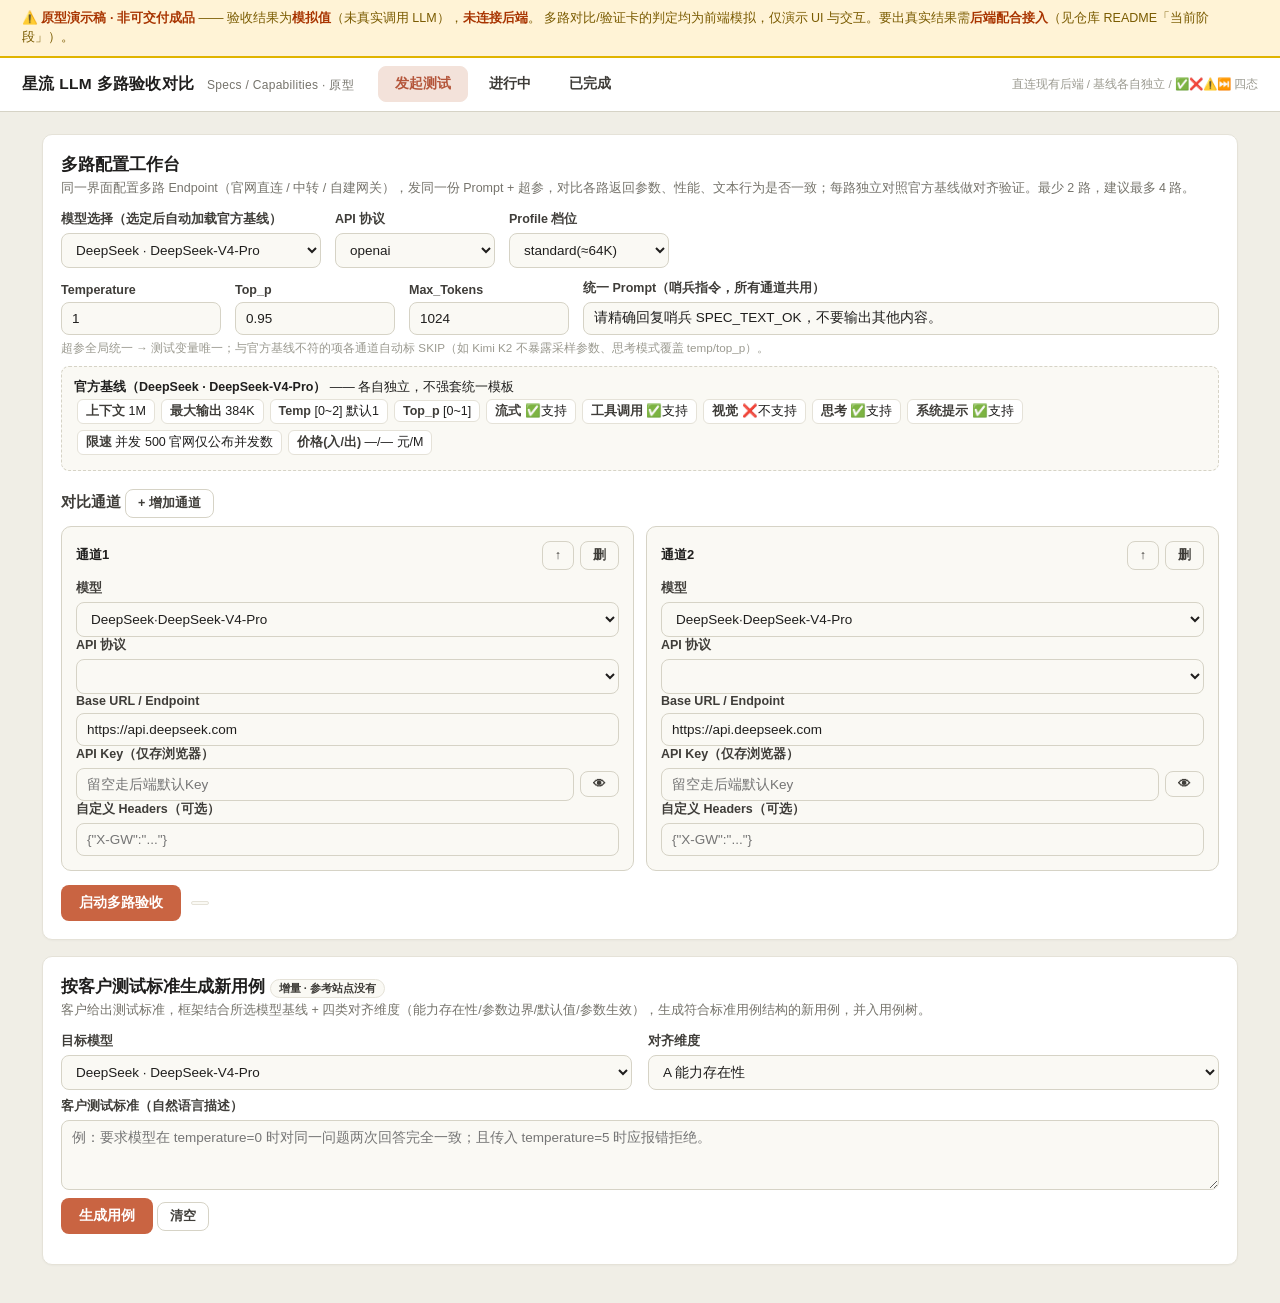
==== index.html @ c0d8b258 "gh-pages: prototype site (index.html + _data.js) for GitHub Pages preview" ====
<!doctype html>
<html lang="zh-CN">
<head>
<meta charset="utf-8">
<meta name="viewport" content="width=device-width,initial-scale=1">
<title>星流 · LLM 多路验收对比工具（原型）</title>
<style>
:root{
  --bg:#F0EEE6; --surface:#FFFFFF; --surface-2:#FAF9F4;
  --ink:#1F1E1D; --ink-2:#3F3D39; --muted:#76746C; --faint:#9B9A90;
  --border:#E5E2D8; --border-strong:#D6D3C6;
  --accent:#C96442; --accent-press:#B4553A; --accent-soft:#F3E2DA;
  --ok:#3F7A55; --ok-soft:#E3EFE5; --fail:#B3402F; --fail-soft:#F6E2DE;
  --warn:#9A7B2E; --warn-soft:#F4ECD7; --skip:#8A8A8A; --skip-soft:#EDEDEA;
  --radii:10px;
  font-family:-apple-system,"Segoe UI","PingFang SC","Microsoft YaHei",sans-serif;
}
*{box-sizing:border-box}
body{margin:0;background:var(--bg);color:var(--ink);font-size:14px}
a{color:var(--accent);text-decoration:none}
/* 顶栏 */
.topbar{background:var(--surface);border-bottom:1px solid var(--border-strong);padding:0 22px;display:flex;align-items:center;gap:24px;height:54px;position:sticky;top:0;z-index:10}
.brand{font-weight:700;letter-spacing:.3px;font-size:15.5px}
.brand .sub{color:var(--muted);font-weight:400;font-size:12px;margin-left:8px}
.tabs{display:flex;gap:4px}
.tab{padding:8px 16px;border-radius:8px;cursor:pointer;color:var(--ink-2);font-weight:600;font-size:13.5px;border:1px solid transparent}
.tab:hover{background:var(--surface-2)}
.tab.active{background:var(--accent-soft);color:var(--accent-press);border-color:var(--accent-soft)}
.topbar .sp{flex:1}
.note-top{font-size:11.5px;color:var(--faint)}
main{max-width:1240px;margin:0 auto;padding:22px}
.view{display:none}.view.show{display:block}
.card{background:var(--surface);border:1px solid var(--border);border-radius:var(--radii);padding:18px;margin-bottom:16px;box-shadow:0 1px 2px rgba(0,0,0,.03)}
h2{margin:0 0 4px;font-size:17px}
h3{margin:18px 0 8px;font-size:14.5px;color:var(--ink-2)}
.hint{color:var(--muted);font-size:12.5px;margin:0 0 14px}
/* 表单 */
.row{display:flex;gap:14px;flex-wrap:wrap;align-items:flex-end}
.field{display:flex;flex-direction:column;gap:5px;flex:1;min-width:160px}
.field label{font-size:12.5px;font-weight:600;color:var(--ink-2)}
.field .note{font-size:11.5px;color:var(--faint)}
input,select,textarea{font:inherit;font-size:13.5px;color:var(--ink);background:var(--surface-2);
  border:1px solid var(--border-strong);border-radius:8px;padding:8px 10px;width:100%}
textarea{min-height:70px;resize:vertical}
input:focus,select:focus,textarea:focus{outline:none;border-color:var(--accent);background:#fff}
.btn{background:var(--accent);color:#fff;border:none;border-radius:8px;padding:9px 18px;font-weight:600;font-size:13.5px;cursor:pointer}
.btn:hover{background:var(--accent-press)}
.btn.ghost{background:transparent;color:var(--ink-2);border:1px solid var(--border-strong)}
.btn.sm{padding:5px 12px;font-size:12.5px}
.btn[disabled]{opacity:.5;cursor:not-allowed}
.badge{display:inline-flex;align-items:center;gap:4px;padding:2px 9px;border-radius:20px;font-size:12px;font-weight:600}
.b-pass{background:var(--ok-soft);color:var(--ok)} .b-fail{background:var(--fail-soft);color:var(--fail)}
.b-inc{background:var(--warn-soft);color:var(--warn)} .b-skip{background:var(--skip-soft);color:var(--skip)}
.dot{display:inline-block;width:10px;height:10px;border-radius:50%;margin-right:2px}
.d-pass{background:var(--ok)}.d-fail{background:var(--fail)}.d-inc{background:var(--warn)}.d-skip{background:#fff;border:1.5px dashed var(--skip)}
/* 通道 */
.channels{display:flex;gap:12px;flex-wrap:wrap}
.channel{flex:1;min-width:240px;border:1px solid var(--border-strong);border-radius:var(--radii);padding:14px;background:var(--surface-2)}
.channel .ch-head{display:flex;justify-content:space-between;align-items:center;margin-bottom:10px}
.channel .ch-head b{font-size:13px}
.ch-actions{display:flex;gap:6px}
.keyrow{display:flex;gap:6px;align-items:center}
.keyrow input{flex:1}
/* 基线展示 */
.baseline-box{background:var(--surface-2);border:1px dashed var(--border-strong);border-radius:8px;padding:12px;margin-top:10px;font-size:12.5px}
.baseline-box .bk{display:inline-block;background:#fff;border:1px solid var(--border);border-radius:6px;padding:3px 8px;margin:3px}
.baseline-box .bk b{color:var(--ink-2)}
.np{color:var(--warn)}
/* 验证卡 */
.runcard{border:1px solid var(--border);border-radius:var(--radii);overflow:hidden;margin-bottom:12px;background:var(--surface)}
.rc-head{padding:14px 16px;border-bottom:1px solid var(--border);display:flex;justify-content:space-between;align-items:center;flex-wrap:wrap;gap:8px}
.rc-head .ttl{font-weight:700;font-size:14.5px}
.rc-head .meta{font-size:12px;color:var(--muted)}
.rc-summary{padding:10px 16px;background:var(--surface-2);font-size:12.5px;display:flex;gap:14px;flex-wrap:wrap;align-items:center}
.rc-groups{padding:8px 16px 14px}
.case{display:flex;align-items:center;gap:10px;padding:7px 8px;border-radius:6px;font-size:13px;border-bottom:1px solid var(--surface-2)}
.case:hover{background:var(--surface-2)}
.case .cttl{flex:1}
.case .cdesc{font-size:11.5px;color:var(--faint);margin-top:2px}
.case .ref{font-size:11px}
.expanded{padding:8px 28px;font-size:12px;color:var(--ink-2);background:var(--surface-2);border-radius:6px;margin:2px 8px}
.grouphdr{font-size:12px;font-weight:700;color:var(--muted);letter-spacing:1px;margin:12px 8px 4px;text-transform:uppercase}
.compare-table{width:100%;border-collapse:collapse;font-size:12.5px}
.compare-table th,.compare-table td{border:1px solid var(--border);padding:7px 9px;text-align:left}
.compare-table th{background:var(--surface-2);font-weight:600}
.compare-table .rc{text-align:center;font-weight:700}
.empty{text-align:center;padding:40px;color:var(--muted)}
.grid{display:grid;grid-template-columns:1fr 1fr;gap:16px}
@media(max-width:760px){.grid{grid-template-columns:1fr}.channel{min-width:100%}}
.pill{display:inline-block;padding:1px 8px;border-radius:10px;font-size:11px;background:var(--surface-2);border:1px solid var(--border);color:var(--ink-2)}
.warn-box{background:var(--warn-soft);border:1px solid var(--warn);color:var(--warn);padding:8px 12px;border-radius:8px;font-size:12px;margin-top:8px}
.flash{animation:f .4s}@keyframes f{0%{background:var(--accent-soft)}100%{}}
small{color:var(--faint)}
.stage-banner{background:#FFF3D6;border-bottom:2px solid #E0B400;color:#7a5b00;padding:9px 22px;font-size:12.5px;line-height:1.5}
.stage-banner b{color:#a83400}
</style>
</head>
<body>
<div class="stage-banner">
  ⚠️ <b>原型演示稿 · 非可交付成品</b> —— 验收结果为<b>模拟值</b>（未真实调用 LLM），<b>未连接后端</b>。
  多路对比/验证卡的判定均为前端模拟，仅演示 UI 与交互。要出真实结果需<b>后端配合接入</b>（见仓库 README「当前阶段」）。
</div>
<div class="topbar">
  <div class="brand">星流 LLM 多路验收对比 <span class="sub">Specs / Capabilities · 原型</span></div>
  <div class="tabs">
    <div class="tab active" data-v="launch">发起测试</div>
    <div class="tab" data-v="running">进行中</div>
    <div class="tab" data-v="done">已完成</div>
  </div>
  <div class="sp"></div>
  <div class="note-top">直连现有后端 / 基线各自独立 / ✅❌⚠️⏭️ 四态</div>
</div>
<main>
  <!-- ===== 发起测试 ===== -->
  <section class="view show" id="v-launch">
    <div class="card">
      <h2>多路配置工作台</h2>
      <p class="hint">同一界面配置多路 Endpoint（官网直连 / 中转 / 自建网关），发同一份 Prompt + 超参，对比各路返回参数、性能、文本行为是否一致；每路独立对照官方基线做对齐验证。最少 2 路，建议最多 4 路。</p>

      <div class="row" style="margin-bottom:12px">
        <div class="field" style="max-width:260px">
          <label>模型选择（选定后自动加载官方基线）</label>
          <select id="modelSelect"></select>
        </div>
        <div class="field" style="max-width:160px">
          <label>API 协议</label>
          <select id="protoSelect"></select>
        </div>
        <div class="field" style="max-width:160px">
          <label>Profile 档位</label>
          <select id="profileSelect"><option value="smoke">smoke 冒烟(≈4K)</option><option value="standard" selected>standard(≈64K)</option><option value="full">full 全量(≈999K)</option></select>
        </div>
      </div>

      <div class="row" style="margin-bottom:6px">
        <div class="field" style="max-width:120px"><label>Temperature</label><input id="gTemp" value="1" type="number" step="0.1"></div>
        <div class="field" style="max-width:120px"><label>Top_p</label><input id="gTopP" value="0.95" type="number" step="0.01"></div>
        <div class="field" style="max-width:140px"><label>Max_Tokens</label><input id="gMax" value="1024" type="number"></div>
        <div class="field" style="flex:2"><label>统一 Prompt（哨兵指令，所有通道共用）</label><input id="gPrompt" value="请精确回复哨兵 SPEC_TEXT_OK，不要输出其他内容。"></div>
      </div>
      <small style="display:block;margin:4px 0 10px">超参全局统一 → 测试变量唯一；与官方基线不符的项各通道自动标 SKIP（如 Kimi K2 不暴露采样参数、思考模式覆盖 temp/top_p）。</small>

      <div class="baseline-box" id="baselineBox"><b>官方基线：</b> 请先选择模型以加载其官方参数基线。</div>

      <h3>对比通道 <button class="btn ghost sm" id="addCh">+ 增加通道</button></h3>
      <div class="channels" id="channels"></div>

      <div style="margin-top:14px;display:flex;gap:10px;align-items:center">
        <button class="btn" id="launchBtn">启动多路验收</button>
        <span class="pill" id="launchNote"></span>
      </div>
    </div>

    <!-- 增量2：客户标准生成用例 -->
    <div class="card">
      <h2>按客户测试标准生成新用例 <span class="pill">增量 · 参考站点没有</span></h2>
      <p class="hint">客户给出测试标准，框架结合所选模型基线 + 四类对齐维度（能力存在性/参数边界/默认值/参数生效），生成符合标准用例结构的新用例，并入用例树。</p>
      <div class="grid">
        <div class="field"><label>目标模型</label><select id="genModel"></select></div>
        <div class="field"><label>对齐维度</label><select id="genDim"><option value="A">A 能力存在性</option><option value="B">B 参数边界一致性</option><option value="C">C 默认值一致性</option><option value="D">D 参数生效一致性</option></select></div>
      </div>
      <div class="field" style="margin-top:8px"><label>客户测试标准（自然语言描述）</label>
        <textarea id="genStd" placeholder="例：要求模型在 temperature=0 时对同一问题两次回答完全一致；且传入 temperature=5 时应报错拒绝。"></textarea></div>
      <div style="margin-top:8px"><button class="btn" id="genBtn">生成用例</button> <button class="btn ghost sm" id="clearGen">清空</button></div>
      <div id="genOut" style="margin-top:12px"></div>
    </div>
  </section>

  <!-- ===== 进行中 ===== -->
  <section class="view" id="v-running">
    <h2 style="margin-bottom:4px">进行中</h2>
    <p class="hint">每 5 秒自动刷新（复刻参考站点轮询）。原型演示用本地模拟，未连真实后端。</p>
    <div id="runningGrid"></div>
  </section>

  <!-- ===== 已完成 ===== -->
  <section class="view" id="v-done">
    <h2 style="margin-bottom:4px">已完成</h2>
    <p class="hint">每路一张验证卡（官方对齐），下方为多路并排对比表（一致性）。</p>
    <div id="doneGrid"></div>
    <h3 style="margin-top:18px">多路并排对比表</h3>
    <div id="compareView"></div>
  </section>
</main>

<script src="_data.js"></script>
<script>
// PLAN 兼容：若是 {0:..} 对象则转数组
const PLAN_ARR = (function(){ try{ return Object.keys(PLAN).some(k=>/^\d+$/.test(k)) ? Object.values(PLAN) : (Array.isArray(PLAN)?PLAN:[]); }catch(e){ return []; } })();

// ====== 模型树扁平化(厂商→版本) ======
const MODELS = [];
for (const vid of Object.keys(CATALOG)) {
  const v = CATALOG[vid];
  for (const ver of (v.versions||[])) {
    MODELS.push({ vendor:v.name, vendorId:vid, ...ver,
      api_base: v.api_base_url,
      platform_params: v.platform_params });
  }
}
const $ = s => document.querySelector(s);
const el = (t,c,h)=>{const e=document.createElement(t); if(c)e.className=c; if(h!=null)e.innerHTML=h; return e;};

// ====== 基线提取助手(适配 catalog 归一化字段) ======
function bl(m){ return {
  ctx: m.context, maxOut: m.maxOutput,
  temp: m.temp, topp: m.topp,
  feat: m.features || {},
  pricing: m.pricing, rl: m.rate_limits,
  protos: m.protocols||[],
  notpub: m.maxOutput === "NOT_PUBLISHED"
};}

// ====== 初始化下拉 ======
function initSelects(){
  const ms=$("#modelSelect"), gm=$("#genModel");
  MODELS.forEach((m,i)=>{
    const o=document.createElement("option"); o.value=i;
    o.textContent=`${m.vendor} · ${m.name}`; ms.appendChild(o); gm.appendChild(o.cloneNode(true));
  });
  ms.addEventListener("change",()=>{ renderBaseline(+ms.value); syncProto(); });
  $("#protoSelect").addEventListener("change",()=>{ /* 可留 */ });
  ms.value=0; gm.value=0; renderBaseline(0); syncProto();
}
function syncProto(){
  const m=MODELS[+$("#modelSelect").value]; const ps=$("#protoSelect"); ps.innerHTML="";
  const list=(m.protocols&&m.protocols.length)?m.protocols:["openai"];
  list.forEach(p=>{const o=document.createElement("option");o.value=p;o.textContent=p;ps.appendChild(o);});
}

// ====== 基线渲染(满足"各模型基线各自独立/官网未公布显示⚠️") ======
function renderBaseline(i){
  const m=MODELS[i]; const b=bl(m);
  let h='<b>官方基线（'+m.vendor+' · '+m.name+'）</b> —— 各自独立，不强套统一模板<br>';
  h+=chip('上下文', b.ctx?(b.ctx>=1e6?(b.ctx/1e6)+'M':(b.ctx/1e3)+'K'):'⚠️未公布');
  h+=chip('最大输出', b.notpub?'⚠️官网未公布→不测':(b.maxOut?(b.maxOut>=1e3?(b.maxOut/1e3)+'K':b.maxOut):'⚠️未公布'));
  h+=chip('Temp', b.temp?`[${b.temp.min??b.temp[0]}~${b.temp.max??b.temp[1]}] 默认${b.temp.default??'—'}`:'⚠️未公布');
  h+=chip('Top_p', b.topp?`[${b.topp.min??b.topp[0]}~${b.topp[1]??b.topp.max}]`:'⚠️未公布');
  const feat=(b.feat||{});
  const fc=(k,n)=>{ const v=feat[k]; const on=(v===true); const off=(v===false); return chip(n, on?'✅支持':(off?'❌不支持':'—未公布')); };
  h+=fc('streaming','流式')+fc('function_calling','工具调用')+fc('vision','视觉')+fc('thinking_mode','思考')+fc('system_prompt','系统提示');
  let rl=''; if(b.rl){ if(b.rl.rpm!=null)rl+=`RPM ${b.rl.rpm} `; if(b.rl.tpm!=null)rl+=`TPM ${formatTPM(b.rl.tpm)} `; if(b.rl.concurrency!=null)rl+=`并发 ${b.rl.concurrency} `; if(b.rl.note)rl+=b.rl.note; }
  h+=chip('限速', rl||'⚠️未公布');
  if(b.pricing){ h+=chip('价格(入/出)', `${b.pricing.input??'—'}/${b.pricing.output??'—'} 元/M`+(b.pricing.cache_hit!=null?` (缓存${b.pricing.cache_hit})`:'')); }
  $("#baselineBox").innerHTML=h;
}
function formatTPM(tpm){ return tpm>=1e6?(tpm/1e6)+'M':tpm>=1e3?(tpm/1e3)+'K':tpm; }
function chip(k,v){ const np=/未公布|⚠️/.test(String(v)); return `<span class="bk"><b>${k}</b> ${np?'<span class="np">'+v+'</span>':v}</span>`; }

// ====== 通道管理(增量1:多路) ======
let channels=[];
function addChannel(preset){
  if(channels.length>=4){ $("#launchNote").textContent='最多4路'; return; }
  const id=Date.now()+Math.random();
  const m=MODELS[+$("#modelSelect").value];
  const ch={id, name:'通道'+(channels.length+1), proto:$('#protoSelect').value,
    base:m.api_base?(typeof m.api_base==='string'?m.api_base:Object.values(m.api_base)[0]||''):'',
    key:'', headers:'', model:m.id, modelIdx:+$("#modelSelect").value};
  channels.push(ch); renderChannels();
}
function rmChannel(id){ channels=channels.filter(c=>c.id!==id); if(channels.length<2&&channels.length>0){} renderChannels(); }
function renderChannels(){
  const wrap=$("#channels"); wrap.innerHTML='';
  if(channels.length===0){ wrap.appendChild(el('div','empty','点击「增加通道」添加至少 2 路对比通道')); return; }
  channels.forEach((c,idx)=>{
    const d=el('div','channel');
    d.innerHTML=`
      <div class="ch-head"><b>${c.name}</b>
        <div class="ch-actions"><button class="btn ghost sm" data-up>↑</button><button class="btn ghost sm" data-rm>删</button></div></div>
      <div class="field"><label>模型</label><select data-m></select></div>
      <div class="field"><label>API 协议</label><select data-pr><option value="openai">openai</option><option value="anthropic">anthropic</option></select></div>
      <div class="field"><label>Base URL / Endpoint</label><input data-base value="${c.base||''}" placeholder="https://..."></div>
      <div class="field"><label>API Key（仅存浏览器）</label>
        <div class="keyrow"><input type="password" data-key value="${c.key||''}" placeholder="留空走后端默认Key"><button class="btn ghost sm" data-toggle>👁</button></div></div>
      <div class="field"><label>自定义 Headers（可选）</label><input data-hdr value="${c.headers||''}" placeholder='{"X-GW":"..."}'></div>`;
    const ms=d.querySelector('[data-m]'); MODELS.forEach((mm,i)=>{const o=document.createElement('option');o.value=i;o.textContent=mm.vendor+'·'+mm.name;if(mm.id===c.model)o.selected=true;ms.appendChild(o);});
    ms.onchange=e=>{c.modelIdx=+e.target.value;c.model=MODELS[c.modelIdx].id;};
    d.querySelector('[data-pr]').value=c.proto;
    d.querySelector('[data-pr]').onchange=e=>c.proto=e.target.value;
    d.querySelector('[data-base]').oninput=e=>c.base=e.target.value;
    d.querySelector('[data-key]').oninput=e=>c.key=e.target.value;
    d.querySelector('[data-hdr]').oninput=e=>c.headers=e.target.value;
    d.querySelector('[data-toggle]').onclick=e=>{const i=d.querySelector('[data-key]');i.type=i.type==='password'?'text':'password';};
    d.querySelector('[data-rm]').onclick=()=>rmChannel(c.id);
    d.querySelector('[data-up]').onclick=()=>{ if(idx>0){[channels[idx-1],channels[idx]]=[channels[idx],channels[idx-1]];renderChannels();} };
    wrap.appendChild(d);
  });
}
$("#addCh").onclick=()=>addChannel();
// 默认2路
addChannel(); addChannel();

// ====== 启动验收(模拟) ======
$("#launchBtn").onclick=()=>{
  if(channels.length<2){ $("#launchNote").textContent='需至少2路'; return; }
  // 构造一个多路run,模拟每个用例在每路的判定
  const profile=$("#profileSelect").value;
  const gtemp=+$("#gTemp").value, gtopp=+$("#gTopP").value, gmax=+$("#gMax").value;
  const run={
    run_id:'sim_'+Date.now(), multi:true, profile, params:{temp:gtemp,topp:gtopp,max:gmax,prompt:$("#gPrompt").value},
    started_at:new Date().toISOString(), running:true,
    channels:channels.map(c=>({model:MODELS[c.modelIdx],base:c.base,proto:c.proto}))
  };
  // 逐用例逐路生成判定(基于基线规则)
  run.results = simulateMulti(run.channels, {temp:gtemp,topp:gtopp,max:gmax}, profile);
  SIM_RUNS.unshift(run);
  $("#launchNote").textContent='已加入「已完成」（原型模拟，未连真实后端）';
  switchTab('done'); renderDone(); renderCompare();
};

// ====== 模拟判定:单模型单用例→四态 ======
function judgeOne(m, p, profile){
  const b=bl(m); const cases=PLAN_ARR;
  // 该模型是否支持该用例? SKIP 规则
  if(p==='cap_multimodal_image_input' && !(b.feat&&b.feat.vision===true)) return 'SKIP';
  if(p==='cap_thinking_disabled' && b.feat&&b.feat.thinking_mode===true && /强制|强制思考/.test((b.feat.thinking_mode&&b.feat.thinking_mode.note)||'')) return 'SKIP';
  if((p==='spec_context_window'||p==='spec_max_output_parameter') && b.notpub && p==='spec_max_output_parameter') return 'INCONCLUSIVE';
  // 未公布字段相关
  if(p==='spec_max_output_parameter' && b.notpub) return 'INCONCLUSIVE';
  if((p==='spec_parameter_boundaries') && (!b.temp)) return 'INCONCLUSIVE';
  // Kimi K2 不暴露采样参数
  if(/kimi-k2/.test(m.id) && (p==='spec_parameter_boundaries')) return 'SKIP';
  // 模拟:大多数PASS,少量FAIL/INC
  const seed=(m.id+p).length;
  if(seed%7===0) return 'FAIL';
  if(seed%11===0) return 'INCONCLUSIVE';
  if(seed%13===0 && profile==='smoke') return 'SKIP';
  return 'PASS';
}
function simulateMulti(chans, params, profile){
  return PLAN_ARR.map(c=>({ case:c, perChannel: chans.map(ch=>({ch, status:judgeOne(ch.model,c.id,profile)})) }));
}

// ====== 进行中/已完成渲染 ======
function rcBadge(s){return {PASS:'<span class="badge b-pass">✅ PASS</span>',FAIL:'<span class="badge b-fail">❌ FAIL</span>',INCONCLUSIVE:'<span class="badge b-inc">⚠️ INC</span>',SKIP:'<span class="badge b-skip">⏭ SKIP</span>'}[s];}
function rdots(arr){return arr.map(s=>`<span class="dot d-${s.toLowerCase()}"></span>`).join('');}
function overall(counts){
  if(counts.FAIL>0) return {t:'❌ 未对齐',c:'b-fail'};
  if(counts.INCONCLUSIVE>0) return {t:'⚠️ 部分对齐',c:'b-inc'};
  return {t:'✅ 对齐',c:'b-pass'};
}
function runCard(run, multi){
  const c=el('div','runcard'); const head=el('div','rc-head');
  const ttl=multi?`多路验收 · ${run.channels.length}路 · profile=${run.profile}`:`${run.metadata?.model||''} · ${run.metadata?.api_format||''}`;
  head.innerHTML=`<div><div class="ttl">${ttl}</div><div class="meta">${run.run_id} · ${run.started_at}</div></div>`;
  if(multi){
    const counts=multiCounts(run.results);
    const ov=overall(counts);
    head.innerHTML+=`<span class="badge ${ov.c}">${ov.t}</span> <span class="badge b-pass">PASS ${counts.PASS}</span><span class="badge b-fail">FAIL ${counts.FAIL}</span><span class="badge b-inc">INC ${counts.INCONCLUSIVE}</span><span class="badge b-skip">SKIP ${counts.SKIP}</span>`;
  }
  c.appendChild(head);
  if(!multi) return c;
  // 每路一张子卡
  run.channels.forEach((ch,i)=>{
    const per=run.results.map(r=>r.perChannel[i].status);
    const counts=cnt(per);
    const sub=el('div'); sub.style.padding='8px 16px'; sub.style.borderTop='1px solid var(--border)';
    sub.innerHTML=`<b>${ch.model.name}</b> <span style="color:var(--muted);font-size:12px">${ch.proto} · ${ch.base||'—'}</span> ${rdots(per)} <span class="badge ${overall(counts).c}">${overall(counts).t}</span>`;
    c.appendChild(sub);
    // 用例明细(可展开)
    const grp=el('div','rc-groups');
    ['Specifications','Capabilities'].forEach(g=>{
      const items=run.results.filter(r=>r.case.group===g);
      if(!items.length)return;
      grp.appendChild(el('div','grouphdr',g));
      items.forEach(r=>{
        const st=r.perChannel[i].status; const cs=el('div','case');
        cs.innerHTML=`<span class="dot d-${st.toLowerCase()}"></span><div class="cttl">${r.case.name} <div class="cdesc">${r.case.desc||''}</div></div>${rcBadge(st)}`;
        cs.onclick=function(){ const nx=this.nextElementSibling; if(nx&&nx.classList.contains('expanded')){nx.remove();return;} const ex=el('div','expanded'); ex.innerHTML=`<b>expected:</b> ${r.case.expected||''}<br><b>requirement:</b> ${r.case.requirement||''}<br><b>refs:</b> ${(r.case.refs||[]).map(r=>`<a href="${r.url}" target="_blank">${r.label}</a>`).join(' · ')}`; this.after(ex); };
        grp.appendChild(cs);
      });
    });
    c.appendChild(grp);
  });
  return c;
}
function cnt(arr){return arr.reduce((a,s)=>{a[s]=(a[s]||0)+1;return a;},{});}
function multiCounts(results){
  const all=results.flatMap(r=>r.perChannel.map(p=>p.status)); return cnt(all);
}

function renderRunning(){ const g=$("#runningGrid"); g.innerHTML='';
  const r=SIM_RUNS.filter(r=>r.running); if(!r.length){g.appendChild(el('div','empty','无进行中的任务'));return;}
  r.forEach(run=>g.appendChild(runCard(run,true))); }
function renderDone(){ const g=$("#doneGrid"); g.innerHTML='';
  if(!SIM_RUNS.length){ g.appendChild(el('div','empty','还没有验收结果。去「发起测试」启动一次多路验收。')); return; }
  SIM_RUNS.forEach(run=>g.appendChild(runCard(run,true))); }
function renderCompare(){ const v=$("#compareView");
  if(!SIM_RUNS.length){v.innerHTML='<div class="empty">启动验收后此处显示多路并排对比</div>';return;}
  const run=SIM_RUNS[0];
  let h='<table class="compare-table"><thead><tr><th>用例</th>';
  run.channels.forEach(ch=>h+=`<th class="rc">${ch.model.name}</th>`);
  h+=`<th class="rc">一致?</th></tr></thead><tbody>`;
  run.results.forEach(r=>{
    const sts=r.perChannel.map(p=>p.status);
    const uniq=[...new Set(sts)];
    const consistent = uniq.length===1 && uniq[0]!=='SKIP' ? '✅一致' : (uniq.length===1?'⏭️全跳过':'❌不一致');
    h+=`<tr><td>${r.case.name}<div style="font-size:11px;color:var(--faint)">${r.case.id}</div></td>`;
    sts.forEach(s=>h+=`<td class="rc">${rcBadge(s)}</td>`);
    h+=`<td class="rc">${consistent}</td></tr>`;
  });
  h+='</tbody></table>';
  v.innerHTML=h;
}

// ====== 增量2: 客户标准生成用例 ======
$("#genBtn").onclick=()=>{
  const m=MODELS[+$("#genModel").value]; const dim=$("#genDim").value; const std=$("#genStd").value.trim();
  if(!std){$("#genOut").innerHTML='<div class="warn-box">请输入客户测试标准描述</div>';return;}
  const b=bl(m);
  const dimName={A:'能力存在性',B:'参数边界一致性',C:'默认值一致性',D:'参数生效一致性'}[dim];
  let expected='', req='', refs=[{label:m.vendor+' 官方文档',url:'https://'+(m.vendorId==='deepseek'?'api-docs.deepseek.com':m.vendorId==='zhipu'?'docs.bigmodel.cn':m.vendorId==='kimi'?'platform.kimi.com':m.vendorId==='minimax'?'platform.minimaxi.com':m.vendorId==='mimo'?'mimo.mi.com':'')}];
  if(dim==='B'){ const t=b.temp?`[${b.temp.min??b.temp[0]}~${b.temp.max??b.temp[1]}]`:'(官网未公布)'; expected=`超界传值与官方同样报错→PASS；若未公布则→INCONCLUSIVE`; req=`参数边界: temperature ${t} 等`; }
  else if(dim==='C'){ expected=`不传时默认值与官方一致→PASS`; req=`默认值: temp=${b.temp?.default??'未公布'} top_p=${b.topp?.default??'未公布'}`; }
  else if(dim==='A'){ expected=`官方支持的能力星流也支持→PASS`; req=`能力: ${(b.feat&&Object.keys(b.feat).join(','))||'—'}`; }
  else { expected=`合法传值行为与官方一致→PASS（含思考模式覆盖情形）`; req=`参数生效一致性`; }
  const c={ id:'custom_'+Date.now(), group:'Capabilities', priority:'P1', profiles:['full','standard'], name:'客户标准·'+dimName, desc:std, description:std, requirement:req, expected, run:'test_custom', source:'customer.standard', refs };
  const out=el('div','runcard'); out.style.cursor='default';
  out.innerHTML=`<div class="rc-head"><div class="ttl">已生成用例：${c.name}</div><span class="badge b-inc">草稿</span></div>
    <div class="rc-groups"><div class="grouphdr">结构化输出（符合标准用例 schema）</div>
    <div class="expanded" style="margin:8px">
      <b>id</b>: ${c.id}<br><b>group</b>: ${c.group} · <b>priority</b>: ${c.priority} · <b>profiles</b>: ${c.profiles.join('|')}<br>
      <b>desc</b>: ${c.desc}<br><b>requirement</b>: ${req}<br><b>expected</b>: ${expected}<br>
      <b>refs</b>: ${refs.map(r=>`<a href="${r.url}" target="_blank">${r.label}</a>`).join(' · ')}<br>
      <small>→ 此用例可并入用例树，单独跑或随标准27条一起跑。</small>
    </div></div>`;
  $("#genOut").innerHTML=''; $("#genOut").appendChild(out);
};
$("#clearGen").onclick=()=>{ $("#genStd").value=''; $("#genOut").innerHTML=''; };

// ====== Tab 切换 ======
function switchTab(v){
  document.querySelectorAll('.tab').forEach(t=>t.classList.toggle('active',t.dataset.v===v));
  document.querySelectorAll('.view').forEach(s=>s.classList.toggle('show',s.id==='v-'+v));
  if(v==='running')renderRunning(); if(v==='done'){renderDone();renderCompare();}
}
document.querySelectorAll('.tab').forEach(t=>t.onclick=()=>switchTab(t.dataset.v));

// ====== 演示种子数据(基于真实SAMPLE_RUNS) ======
const SIM_RUNS=[];
(function seed(){
  SAMPLE_RUNS.forEach(r=>{
    // 用真实counts造一张单模型展示卡(已完成页底部)
  });
})();

initSelects();
renderChannels();
</script>
</body>
</html>
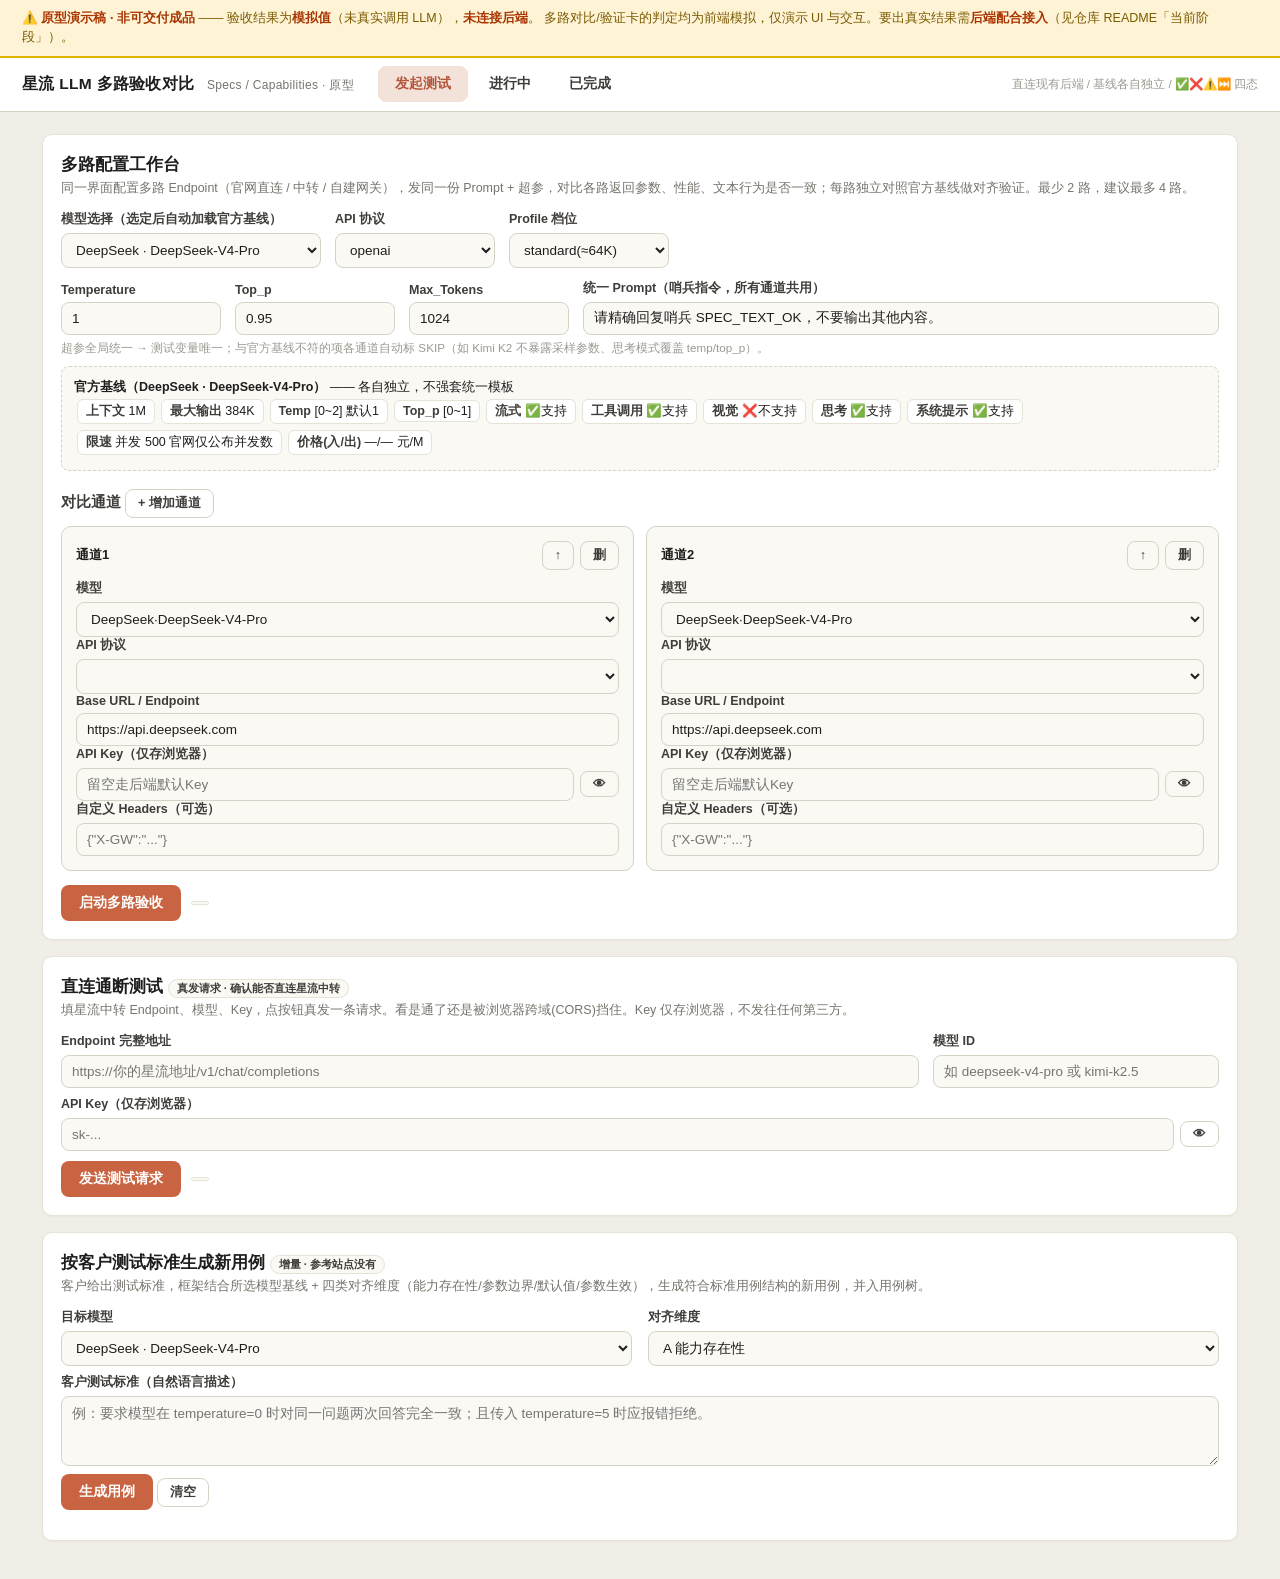
==== commit 663c5422: "update probe site" ====
--- a/index.html
+++ b/index.html
@@ -153,6 +153,22 @@
 
     <!-- 增量2：客户标准生成用例 -->
     <div class="card">
+      <h2>直连通断测试 <span class="pill">真发请求 · 确认能否直连星流中转</span></h2>
+      <p class="hint">填星流中转 Endpoint、模型、Key，点按钮真发一条请求。看是通了还是被浏览器跨域(CORS)挡住。Key 仅存浏览器，不发往任何第三方。</p>
+      <div class="row">
+        <div class="field" style="flex:3"><label>Endpoint 完整地址</label><input id="probeUrl" placeholder="https://你的星流地址/v1/chat/completions"></div>
+        <div class="field" style="flex:1"><label>模型 ID</label><input id="probeModel" placeholder="如 deepseek-v4-pro 或 kimi-k2.5"></div>
+      </div>
+      <div class="field" style="margin-top:8px"><label>API Key（仅存浏览器）</label>
+        <div class="keyrow"><input type="password" id="probeKey" placeholder="sk-..."><button class="btn ghost sm" id="probeKeyToggle">👁</button></div></div>
+      <div style="margin-top:10px;display:flex;gap:10px;align-items:center">
+        <button class="btn" id="probeBtn">发送测试请求</button>
+        <span class="pill" id="probeStatus"></span>
+      </div>
+      <div id="probeOut" style="margin-top:12px;font-size:12.5px;white-space:pre-wrap;word-break:break-all;display:none"></div>
+    </div>
+
+    <div class="card">
       <h2>按客户测试标准生成新用例 <span class="pill">增量 · 参考站点没有</span></h2>
       <p class="hint">客户给出测试标准，框架结合所选模型基线 + 四类对齐维度（能力存在性/参数边界/默认值/参数生效），生成符合标准用例结构的新用例，并入用例树。</p>
       <div class="grid">
@@ -428,6 +444,37 @@
 };
 $("#clearGen").onclick=()=>{ $("#genStd").value=''; $("#genOut").innerHTML=''; };
 
+// ====== 直连通断测试: 真发一条请求看能否直连 ======
+$("#probeKeyToggle").onclick=()=>{const i=$("#probeKey");i.type=i.type==='password'?'text':'password';};
+$("#probeBtn").onclick=async()=>{
+  const url=$("#probeUrl").value.trim(), model=$("#probeModel").value.trim(), key=$("#probeKey").value.trim();
+  const out=$("#probeOut"), st=$("#probeStatus");
+  if(!url||!model||!key){st.textContent='请填全三项';return;}
+  out.style.display='block'; out.textContent='发送中...'; st.textContent='请求中';
+  const body=JSON.stringify({model,messages:[{role:"user",content:"请精确回复 SPEC_TEXT_OK"}],max_tokens:64,temperature:1,stream:false});
+  const t0=performance.now();
+  try{
+    const r=await fetch(url,{method:"POST",headers:{"Content-Type":"application/json","Authorization":"Bearer "+key},body});
+    const dt=(performance.now()-t0).toFixed(0);
+    const text=await r.text();
+    let parsed=""; try{parsed=JSON.stringify(JSON.parse(text),null,1).slice(0,800);}catch{parsed=text.slice(0,800);}
+    if(r.ok){
+      st.textContent='✅ 直连成功 '+dt+'ms';
+      out.innerHTML='<span class="badge b-pass">HTTP '+r.status+' · '+dt+'ms</span>\n'+parsed;
+    }else{
+      // 非2xx: 看是CORS/鉴权/参数问题
+      const cors = /CORS|Failed to fetch|NetworkError/i.test(text) || !text;
+      st.textContent='❌ 返回 '+r.status+' '+dt+'ms';
+      out.innerHTML='<span class="badge '+(cors?'b-inc':'b-fail')+'">HTTP '+r.status+' · '+(cors?'可能跨域/网络':'业务错误')+' · '+dt+'ms</span>\n'+parsed;
+    }
+  }catch(e){
+    const dt=(performance.now()-t0).toFixed(0);
+    // fetch 直接抛错通常是 CORS 或网络不通
+    st.textContent='❌ 请求失败(多半是跨域CORS)';
+    out.innerHTML='<span class="badge b-inc">未拿到响应 · '+(e.message||e)+' · '+dt+'ms</span>\n这说明浏览器跨域拦了,或地址/网络不通。纯前端直连此 Endpoint 不可行,需后端代理或浏览器插件放行跨域。';
+  }
+};
+
 // ====== Tab 切换 ======
 function switchTab(v){
   document.querySelectorAll('.tab').forEach(t=>t.classList.toggle('active',t.dataset.v===v));
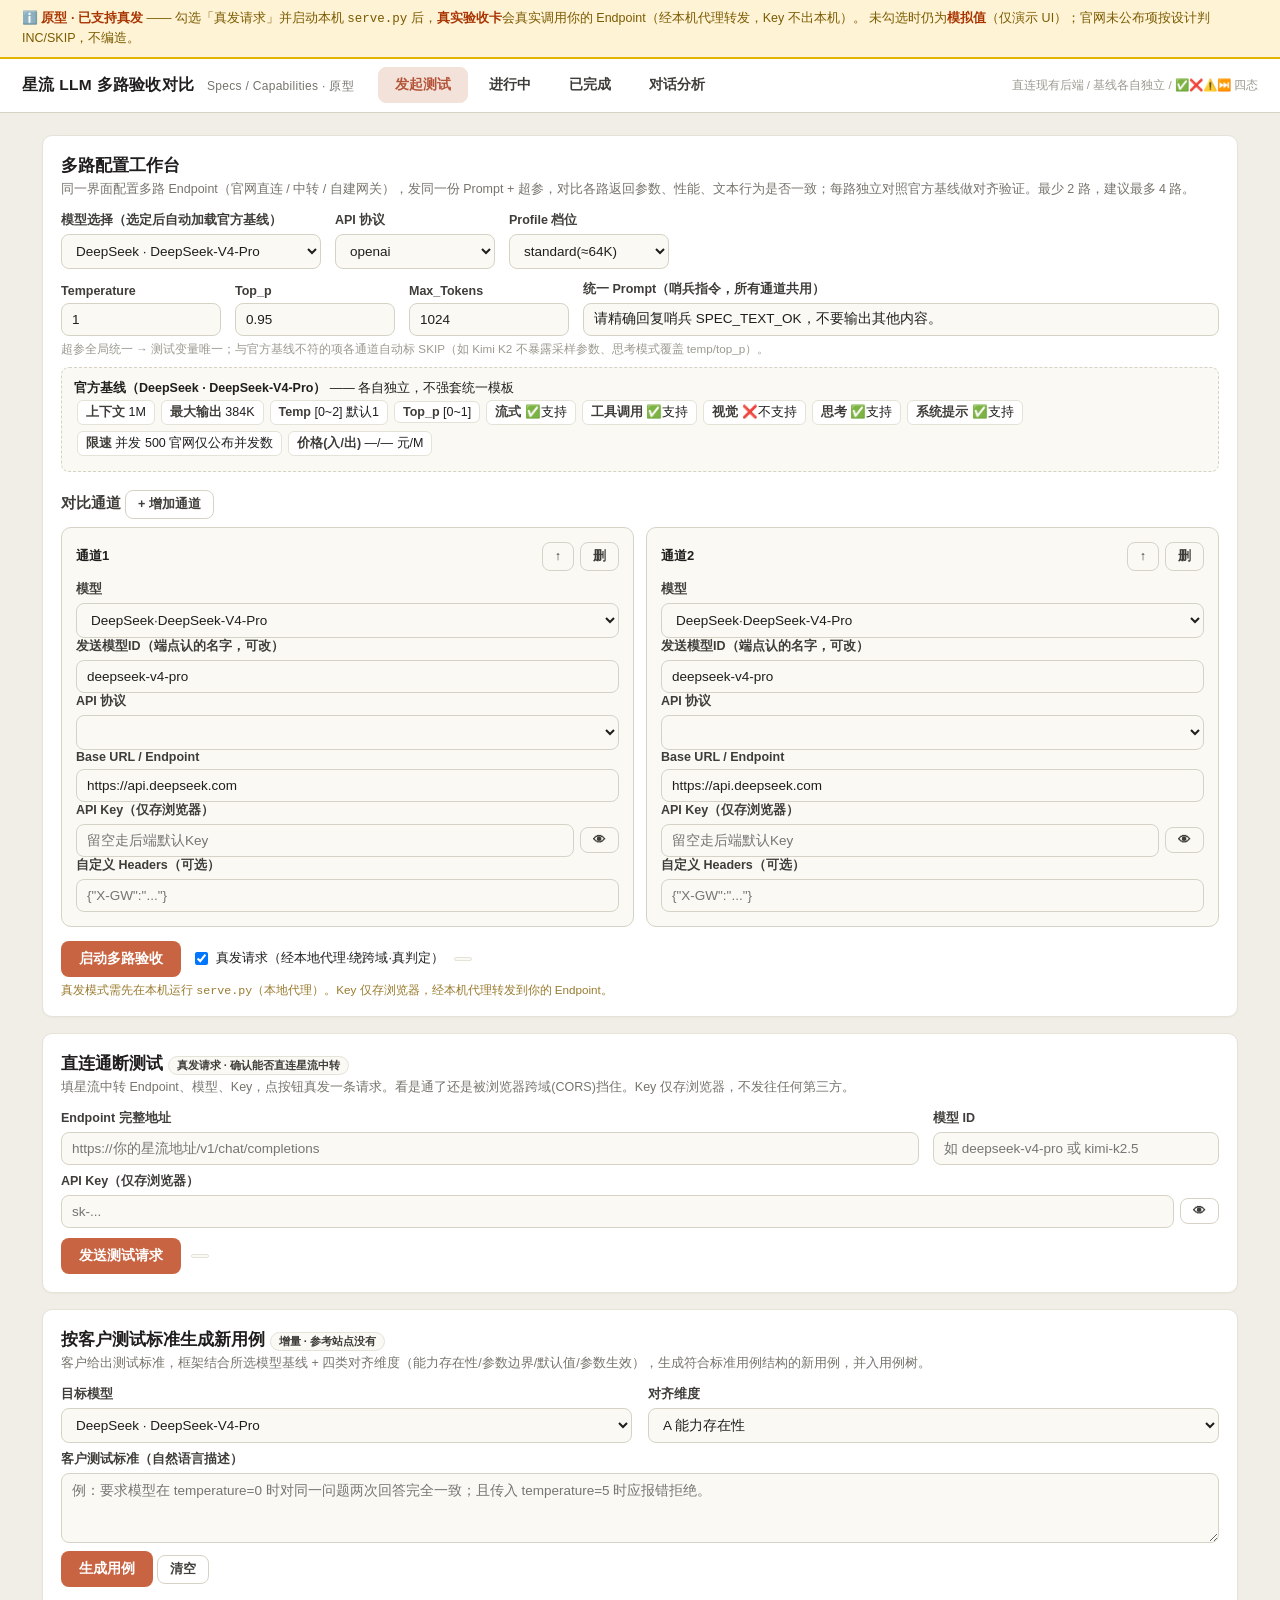
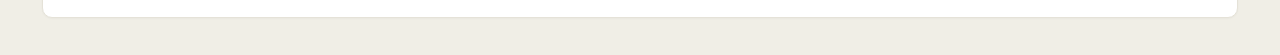
==== commit 5a244bf0: "feat: 真发验收 + 多路对比展开 + 对话分析 + 加固 四点需求: 1. 多路并排对比表每行可展开,显示用例指标说明(desc/expected/requirement) 2. 展开行右侧并排" ====
--- a/index.html
+++ b/index.html
@@ -93,12 +93,30 @@
 small{color:var(--faint)}
 .stage-banner{background:#FFF3D6;border-bottom:2px solid #E0B400;color:#7a5b00;padding:9px 22px;font-size:12.5px;line-height:1.5}
 .stage-banner b{color:#a83400}
+/* 对比表展开:指标说明 + 输出对比窗口 */
+.cmp-detail{background:var(--surface-2)}
+.cmp-detail-wrap{padding:10px 14px;display:flex;gap:16px;flex-wrap:wrap}
+.cmp-desc{flex:1;min-width:240px;font-size:12px;color:var(--ink-2)}
+.cmp-outs{flex:2;min-width:320px;display:flex;gap:10px;flex-wrap:wrap}
+.cmp-out{flex:1;min-width:200px;background:#fff;border:1px solid var(--border);border-radius:8px;padding:8px;font-size:11.5px}
+.cmp-note{color:var(--muted);margin:4px 0}
+.cmp-content pre,.rc-pre{white-space:pre-wrap;word-break:break-word;background:var(--surface-2);padding:6px;border-radius:6px;max-height:180px;overflow:auto;font-size:11px;margin:4px 0}
+/* 对话分析 */
+.chat-log{border:1px solid var(--border);border-radius:8px;padding:12px;min-height:240px;max-height:420px;overflow:auto;background:var(--surface-2);margin-bottom:10px}
+.chat-msg{margin-bottom:10px;max-width:88%}
+.chat-msg.user{margin-left:auto;text-align:right}
+.chat-msg .bubble{display:inline-block;padding:8px 12px;border-radius:10px;font-size:13px;white-space:pre-wrap;word-break:break-word;text-align:left}
+.chat-msg.user .bubble{background:var(--accent-soft);color:var(--accent-press)}
+.chat-msg.bot .bubble{background:#fff;border:1px solid var(--border)}
+.chat-ctx{font-size:11px;color:var(--faint);margin-top:4px}
+.chat-input-row{display:flex;gap:8px}
+.chat-input-row input{flex:1}
 </style>
 </head>
 <body>
 <div class="stage-banner">
-  ⚠️ <b>原型演示稿 · 非可交付成品</b> —— 验收结果为<b>模拟值</b>（未真实调用 LLM），<b>未连接后端</b>。
-  多路对比/验证卡的判定均为前端模拟，仅演示 UI 与交互。要出真实结果需<b>后端配合接入</b>（见仓库 README「当前阶段」）。
+  ℹ️ <b>原型 · 已支持真发</b> —— 勾选「真发请求」并启动本机 <code>serve.py</code> 后，<b>真实验收卡</b>会真实调用你的 Endpoint（经本机代理转发，Key 不出本机）。
+  未勾选时仍为<b>模拟值</b>（仅演示 UI）；官网未公布项按设计判 INC/SKIP，不编造。
 </div>
 <div class="topbar">
   <div class="brand">星流 LLM 多路验收对比 <span class="sub">Specs / Capabilities · 原型</span></div>
@@ -106,6 +124,7 @@
     <div class="tab active" data-v="launch">发起测试</div>
     <div class="tab" data-v="running">进行中</div>
     <div class="tab" data-v="done">已完成</div>
+    <div class="tab" data-v="chat">对话分析</div>
   </div>
   <div class="sp"></div>
   <div class="note-top">直连现有后端 / 基线各自独立 / ✅❌⚠️⏭️ 四态</div>
@@ -145,10 +164,12 @@
       <h3>对比通道 <button class="btn ghost sm" id="addCh">+ 增加通道</button></h3>
       <div class="channels" id="channels"></div>
 
-      <div style="margin-top:14px;display:flex;gap:10px;align-items:center">
+      <div style="margin-top:14px;display:flex;gap:10px;align-items:center;flex-wrap:wrap">
         <button class="btn" id="launchBtn">启动多路验收</button>
+        <label style="font-size:12.5px;display:flex;align-items:center;gap:5px;cursor:pointer"><input type="checkbox" id="realMode" checked style="width:auto"> 真发请求（经本地代理·绕跨域·真判定）</label>
         <span class="pill" id="launchNote"></span>
       </div>
+      <small style="display:block;margin-top:6px;color:var(--warn)">真发模式需先在本机运行 <code>serve.py</code>（本地代理）。Key 仅存浏览器，经本机代理转发到你的 Endpoint。</small>
     </div>
 
     <!-- 增量2：客户标准生成用例 -->
@@ -197,6 +218,25 @@
     <h3 style="margin-top:18px">多路并排对比表</h3>
     <div id="compareView"></div>
   </section>
+
+  <!-- ===== 对话分析(需求4) ===== -->
+  <section class="view" id="v-chat">
+    <div class="card">
+      <h2>对话分析 <span class="pill">历史+当前 · 本地向量检索 · LLM 分析</span></h2>
+      <p class="hint">提问验收结果，助手先从<b>本地向量库</b>检索相关历史验收片段，连同最近一次结果一起交给 LLM 分析。分析员 LLM 复用下方所选通道的 Endpoint / Key / 模型（经本机代理转发，Key 不出本机）。验收结果与通道配置均存 localStorage，刷新不丢。</p>
+      <div class="row" style="margin-bottom:10px;align-items:flex-end">
+        <div class="field" style="max-width:360px"><label>分析员通道（复用其 Endpoint/Key/模型）</label><select id="analystCh"></select></div>
+        <div class="field" style="max-width:160px"><label>检索历史条数</label><select id="chatTopK"><option value="5">5</option><option value="8" selected>8</option><option value="15">15</option></select></div>
+        <div class="field" style="max-width:140px"><button class="btn ghost sm" id="chatClear" style="margin-top:22px">清空对话</button></div>
+      </div>
+      <div id="chatLog" class="chat-log"></div>
+      <div class="chat-input-row">
+        <input id="chatInput" placeholder="如：Kimi 和 DeepSeek 在哪几项上不一致？原因可能是什么？">
+        <button class="btn" id="chatSend">提问</button>
+      </div>
+      <small style="display:block;margin-top:6px">向量库：浏览器内 TF-IDF + 余弦相似（轻量本地实现，无外部依赖）；历史结果随 localStorage 持久化。分析调用经本地代理转发到所选通道。</small>
+    </div>
+  </section>
 </main>
 
 <script src="_data.js"></script>
@@ -216,6 +256,7 @@
 }
 const $ = s => document.querySelector(s);
 const el = (t,c,h)=>{const e=document.createElement(t); if(c)e.className=c; if(h!=null)e.innerHTML=h; return e;};
+const esc = s => String(s==null?'':s).replace(/[&<>"]/g,c=>({'&':'&amp;','<':'&lt;','>':'&gt;','"':'&quot;'}[c]));
 
 // ====== 基线提取助手(适配 catalog 归一化字段) ======
 function bl(m){ return {
@@ -265,13 +306,15 @@
 
 // ====== 通道管理(增量1:多路) ======
 let channels=[];
+function saveChannels(){ try{ localStorage.setItem('starflow_channels_v1', JSON.stringify(channels.map(c=>({name:c.name,proto:c.proto,base:c.base,key:c.key,headers:c.headers,model:c.model,modelId:c.modelId,modelIdx:c.modelIdx})))); }catch(e){} }
+function loadChannels(){ try{ return JSON.parse(localStorage.getItem('starflow_channels_v1')||'null'); }catch(e){ return null; } }
 function addChannel(preset){
   if(channels.length>=4){ $("#launchNote").textContent='最多4路'; return; }
   const id=Date.now()+Math.random();
   const m=MODELS[+$("#modelSelect").value];
   const ch={id, name:'通道'+(channels.length+1), proto:$('#protoSelect').value,
     base:m.api_base?(typeof m.api_base==='string'?m.api_base:Object.values(m.api_base)[0]||''):'',
-    key:'', headers:'', model:m.id, modelIdx:+$("#modelSelect").value};
+    key:'', headers:'', model:m.id, modelId:m.id, modelIdx:+$("#modelSelect").value};
   channels.push(ch); renderChannels();
 }
 function rmChannel(id){ channels=channels.filter(c=>c.id!==id); if(channels.length<2&&channels.length>0){} renderChannels(); }
@@ -284,44 +327,60 @@
       <div class="ch-head"><b>${c.name}</b>
         <div class="ch-actions"><button class="btn ghost sm" data-up>↑</button><button class="btn ghost sm" data-rm>删</button></div></div>
       <div class="field"><label>模型</label><select data-m></select></div>
+      <div class="field"><label>发送模型ID（端点认的名字，可改）</label><input data-mid value="${c.modelId||''}" placeholder="${c.model||''}"></div>
       <div class="field"><label>API 协议</label><select data-pr><option value="openai">openai</option><option value="anthropic">anthropic</option></select></div>
       <div class="field"><label>Base URL / Endpoint</label><input data-base value="${c.base||''}" placeholder="https://..."></div>
       <div class="field"><label>API Key（仅存浏览器）</label>
         <div class="keyrow"><input type="password" data-key value="${c.key||''}" placeholder="留空走后端默认Key"><button class="btn ghost sm" data-toggle>👁</button></div></div>
       <div class="field"><label>自定义 Headers（可选）</label><input data-hdr value="${c.headers||''}" placeholder='{"X-GW":"..."}'></div>`;
     const ms=d.querySelector('[data-m]'); MODELS.forEach((mm,i)=>{const o=document.createElement('option');o.value=i;o.textContent=mm.vendor+'·'+mm.name;if(mm.id===c.model)o.selected=true;ms.appendChild(o);});
-    ms.onchange=e=>{c.modelIdx=+e.target.value;c.model=MODELS[c.modelIdx].id;};
+    ms.onchange=e=>{c.modelIdx=+e.target.value;c.model=MODELS[c.modelIdx].id;c.modelId=MODELS[c.modelIdx].id;const mid=d.querySelector('[data-mid]');if(mid)mid.value=c.model;saveChannels();};
+    const midEl=d.querySelector('[data-mid]'); if(midEl) midEl.oninput=e=>{c.modelId=e.target.value;saveChannels();};
     d.querySelector('[data-pr]').value=c.proto;
-    d.querySelector('[data-pr]').onchange=e=>c.proto=e.target.value;
-    d.querySelector('[data-base]').oninput=e=>c.base=e.target.value;
-    d.querySelector('[data-key]').oninput=e=>c.key=e.target.value;
-    d.querySelector('[data-hdr]').oninput=e=>c.headers=e.target.value;
+    d.querySelector('[data-pr]').onchange=e=>{c.proto=e.target.value;saveChannels();};
+    d.querySelector('[data-base]').oninput=e=>{c.base=e.target.value;saveChannels();};
+    d.querySelector('[data-key]').oninput=e=>{c.key=e.target.value;saveChannels();};
+    d.querySelector('[data-hdr]').oninput=e=>{c.headers=e.target.value;saveChannels();};
     d.querySelector('[data-toggle]').onclick=e=>{const i=d.querySelector('[data-key]');i.type=i.type==='password'?'text':'password';};
     d.querySelector('[data-rm]').onclick=()=>rmChannel(c.id);
     d.querySelector('[data-up]').onclick=()=>{ if(idx>0){[channels[idx-1],channels[idx]]=[channels[idx],channels[idx-1]];renderChannels();} };
     wrap.appendChild(d);
   });
+  saveChannels();
 }
 $("#addCh").onclick=()=>addChannel();
-// 默认2路
-addChannel(); addChannel();
+// 默认:优先恢复上次通道配置(含 Key,PRD 允许 localStorage 存 Key),否则新建 2 路
+(function initChannels(){ const lc=loadChannels(); if(lc&&lc.length){ channels=lc; renderChannels(); } else { addChannel(); addChannel(); } })();
 
 // ====== 启动验收(模拟) ======
-$("#launchBtn").onclick=()=>{
-  if(channels.length<2){ $("#launchNote").textContent='需至少2路'; return; }
-  // 构造一个多路run,模拟每个用例在每路的判定
-  const profile=$("#profileSelect").value;
-  const gtemp=+$("#gTemp").value, gtopp=+$("#gTopP").value, gmax=+$("#gMax").value;
-  const run={
-    run_id:'sim_'+Date.now(), multi:true, profile, params:{temp:gtemp,topp:gtopp,max:gmax,prompt:$("#gPrompt").value},
-    started_at:new Date().toISOString(), running:true,
-    channels:channels.map(c=>({model:MODELS[c.modelIdx],base:c.base,proto:c.proto}))
-  };
-  // 逐用例逐路生成判定(基于基线规则)
-  run.results = simulateMulti(run.channels, {temp:gtemp,topp:gtopp,max:gmax}, profile);
-  SIM_RUNS.unshift(run);
-  $("#launchNote").textContent='已加入「已完成」（原型模拟，未连真实后端）';
-  switchTab('done'); renderDone(); renderCompare();
+$("#launchBtn").onclick=async ()=>{
+  const realMode=$("#realMode").checked;
+  if(!realMode){
+    if(channels.length<2){ $("#launchNote").textContent='需至少2路'; return; }
+    const profile=$("#profileSelect").value;
+    const gtemp=+$("#gTemp").value, gtopp=+$("#gTopP").value, gmax=+$("#gMax").value;
+    const run={
+      run_id:'sim_'+Date.now(), multi:true, profile, params:{temp:gtemp,topp:gtopp,max:gmax,prompt:$("#gPrompt").value},
+      started_at:new Date().toISOString(), running:true,
+      channels:channels.map(c=>({model:MODELS[c.modelIdx],base:c.base,proto:c.proto}))
+    };
+    run.results = simulateMulti(run.channels, {temp:gtemp,topp:gtopp,max:gmax}, profile);
+    SIM_RUNS.unshift(run);
+    saveRuns();
+    $("#launchNote").textContent='已加入「已完成」（模拟值，未真发）';
+    switchTab('done'); renderDone(); renderCompare(); return;
+  }
+  // ====== 真发模式 ======
+  if(channels.length<1){ $("#launchNote").textContent='请先增加至少1路通道'; return; }
+  for(const c of channels){
+    if(!c.base){$("#launchNote").textContent='通道缺少 Base URL/Endpoint';return;}
+    if(!c.key){$("#launchNote").textContent='通道缺少 API Key';return;}
+    if(!c.modelId){$("#launchNote").textContent='通道缺少发送模型ID';return;}
+  }
+  $("#launchBtn").disabled=true;
+  try{ await realRun(); $("#launchNote").textContent='真实验收完成 ✅（已加入「已完成」）'; }
+  catch(e){ $("#launchNote").textContent='出错:'+(e.message||e); }
+  finally{ $("#launchBtn").disabled=false; $("#launchBtn").textContent='启动多路验收'; }
 };
 
 // ====== 模拟判定:单模型单用例→四态 ======
@@ -382,7 +441,7 @@
       items.forEach(r=>{
         const st=r.perChannel[i].status; const cs=el('div','case');
         cs.innerHTML=`<span class="dot d-${st.toLowerCase()}"></span><div class="cttl">${r.case.name} <div class="cdesc">${r.case.desc||''}</div></div>${rcBadge(st)}`;
-        cs.onclick=function(){ const nx=this.nextElementSibling; if(nx&&nx.classList.contains('expanded')){nx.remove();return;} const ex=el('div','expanded'); ex.innerHTML=`<b>expected:</b> ${r.case.expected||''}<br><b>requirement:</b> ${r.case.requirement||''}<br><b>refs:</b> ${(r.case.refs||[]).map(r=>`<a href="${r.url}" target="_blank">${r.label}</a>`).join(' · ')}`; this.after(ex); };
+        cs.onclick=function(){ const nx=this.nextElementSibling; if(nx&&nx.classList.contains('expanded')){nx.remove();return;} const pc=r.perChannel[i]; const tagTxt=pc&&pc.tag?('real'===pc.tag?'🟢 真发请求':('baseline'===pc.tag?'🔵 基线推断':'⚪ 本轮跳过')):'—'; const ex=el('div','expanded'); ex.innerHTML=`<b>判定来源:</b> ${tagTxt}<br><b>实测/原因:</b> ${(pc&&pc.note)||'—'}<br><b>expected:</b> ${r.case.expected||''}<br><b>requirement:</b> ${r.case.requirement||''}<br><b>refs:</b> ${(r.case.refs||[]).map(rr=>`<a href="${rr.url}" target="_blank">${rr.label}</a>`).join(' · ')}`; this.after(ex); };
         grp.appendChild(cs);
       });
     });
@@ -404,19 +463,39 @@
 function renderCompare(){ const v=$("#compareView");
   if(!SIM_RUNS.length){v.innerHTML='<div class="empty">启动验收后此处显示多路并排对比</div>';return;}
   const run=SIM_RUNS[0];
-  let h='<table class="compare-table"><thead><tr><th>用例</th>';
-  run.channels.forEach(ch=>h+=`<th class="rc">${ch.model.name}</th>`);
+  const ncols=run.channels.length+2;
+  let h='<table class="compare-table"><thead><tr><th>用例（点击行展开指标说明与多路输出对比）</th>';
+  run.channels.forEach(ch=>h+=`<th class="rc">${esc(ch.model.name)}</th>`);
   h+=`<th class="rc">一致?</th></tr></thead><tbody>`;
-  run.results.forEach(r=>{
+  run.results.forEach((r,i)=>{
     const sts=r.perChannel.map(p=>p.status);
     const uniq=[...new Set(sts)];
     const consistent = uniq.length===1 && uniq[0]!=='SKIP' ? '✅一致' : (uniq.length===1?'⏭️全跳过':'❌不一致');
-    h+=`<tr><td>${r.case.name}<div style="font-size:11px;color:var(--faint)">${r.case.id}</div></td>`;
+    h+=`<tr class="cmp-row" style="cursor:pointer"><td>${esc(r.case.name)}<div style="font-size:11px;color:var(--faint)">${esc(r.case.id)}</div><div style="font-size:11px;color:var(--accent)">▸ 点击展开</div></td>`;
     sts.forEach(s=>h+=`<td class="rc">${rcBadge(s)}</td>`);
     h+=`<td class="rc">${consistent}</td></tr>`;
+    // 展开行:指标说明(需求1) + 多路输出对比窗口(需求2)
+    const desc=r.case.desc||''; const req=r.case.requirement||''; const exp=r.case.expected||'';
+    h+=`<tr class="cmp-detail-row" style="display:none"><td colspan="${ncols}"><div class="cmp-detail"><div class="cmp-detail-wrap">`;
+    h+=`<div class="cmp-desc"><b>📋 指标说明</b><br>${esc(desc)}<br><br><b>判定期望</b>：${esc(exp)}<br><b>验证要求</b>：${esc(req)}</div>`;
+    h+=`<div class="cmp-outs">${r.perChannel.map((p,ci)=>`<div class="cmp-out"><b>${esc(run.channels[ci].model.name)}</b> ${rcBadge(p.status)}<div class="cmp-note">${esc(p.note||'')}</div>${outWindow(p.out)}</div>`).join('')}</div>`;
+    h+=`</div></div></td></tr>`;
   });
   h+='</tbody></table>';
   v.innerHTML=h;
+  v.querySelectorAll('.cmp-row').forEach(tr=>tr.onclick=()=>{const d=tr.nextElementSibling; if(d&&d.classList.contains('cmp-detail-row'))d.style.display=(d.style.display==='none'?'table-row':'none');});
+}
+// 多路输出对比窗口(需求2):渲染单路一次请求的 content / reasoning / 工具调用
+function outWindow(o){
+  if(!o) return '<div class="cmp-note">（无输出：本路该项为基线推断 / 跳过 / 未发请求）</div>';
+  let s='';
+  if(o.toolCalls&&o.toolCalls.length) s+='<div class="cmp-note">🔧 工具调用:</div><pre class="cmp-content">'+esc(JSON.stringify(o.toolCalls,null,1))+'</pre>';
+  if(o.isStream){ s+='<div class="cmp-note">🌊 流式响应(SSE片段):</div><pre class="cmp-content">'+esc(String(o.content).slice(0,400))+'</pre>'; }
+  else if(o.content){ s+='<div class="cmp-note">💬 content:</div><pre class="cmp-content">'+esc(o.content)+'</pre>'; }
+  if(o.reasoning){ s+='<div class="cmp-note">🧠 reasoning(前300字):</div><pre class="rc-pre">'+esc(String(o.reasoning).slice(0,300))+'</pre>'; }
+  if(!o.content&&!o.reasoning&&!(o.toolCalls&&o.toolCalls.length)) s+='<div class="cmp-note">HTTP '+o.http+' · 无文本输出</div>';
+  if(o.finish) s+='<div class="cmp-note" style="color:var(--faint)">finish_reason: '+esc(o.finish)+'</div>';
+  return s;
 }
 
 // ====== 增量2: 客户标准生成用例 ======
@@ -450,49 +529,343 @@
   const url=$("#probeUrl").value.trim(), model=$("#probeModel").value.trim(), key=$("#probeKey").value.trim();
   const out=$("#probeOut"), st=$("#probeStatus");
   if(!url||!model||!key){st.textContent='请填全三项';return;}
-  out.style.display='block'; out.textContent='发送中...'; st.textContent='请求中';
+  out.style.display='block'; out.textContent='发送中...'; st.textContent='请求中(经本地代理)';
   const body=JSON.stringify({model,messages:[{role:"user",content:"请精确回复 SPEC_TEXT_OK"}],max_tokens:64,temperature:1,stream:false});
   const t0=performance.now();
+  const r=await proxyFetch(url,{method:"POST",headers:{"Content-Type":"application/json","Authorization":"Bearer "+key},body});
+  const dt=(performance.now()-t0).toFixed(0);
+  let parsed=""; try{parsed=JSON.stringify(JSON.parse(r.text),null,1).slice(0,800);}catch{parsed=r.text.slice(0,800);}
+  if(r.ok){
+    st.textContent='✅ 直连成功 '+dt+'ms';
+    out.innerHTML='<span class="badge b-pass">HTTP '+r.status+' · '+dt+'ms</span>\n'+parsed;
+  }else if(r.status===0){
+    st.textContent='❌ 代理/网络不通';
+    out.innerHTML='<span class="badge b-inc">未拿到响应 · '+dt+'ms</span>\n'+r.text+'\n请确认 serve.py 在跑、Endpoint 地址正确、网络可达。';
+  }else{
+    st.textContent='❌ 返回 '+r.status+' '+dt+'ms';
+    out.innerHTML='<span class="badge b-fail">HTTP '+r.status+' · '+dt+'ms</span>\n'+parsed;
+  }
+};
+
+// ====== 真发请求:经本地代理 /proxy 转发,绕浏览器跨域 ======
+async function proxyFetch(url, opt){
+  opt=opt||{};
   try{
-    const r=await fetch(url,{method:"POST",headers:{"Content-Type":"application/json","Authorization":"Bearer "+key},body});
-    const dt=(performance.now()-t0).toFixed(0);
-    const text=await r.text();
-    let parsed=""; try{parsed=JSON.stringify(JSON.parse(text),null,1).slice(0,800);}catch{parsed=text.slice(0,800);}
-    if(r.ok){
-      st.textContent='✅ 直连成功 '+dt+'ms';
-      out.innerHTML='<span class="badge b-pass">HTTP '+r.status+' · '+dt+'ms</span>\n'+parsed;
-    }else{
-      // 非2xx: 看是CORS/鉴权/参数问题
-      const cors = /CORS|Failed to fetch|NetworkError/i.test(text) || !text;
-      st.textContent='❌ 返回 '+r.status+' '+dt+'ms';
-      out.innerHTML='<span class="badge '+(cors?'b-inc':'b-fail')+'">HTTP '+r.status+' · '+(cors?'可能跨域/网络':'业务错误')+' · '+dt+'ms</span>\n'+parsed;
-    }
+    const r=await fetch("/proxy",{method:"POST",headers:{"Content-Type":"application/json"},
+      body:JSON.stringify({url:url,method:opt.method||"POST",headers:opt.headers||{},body:opt.body||null})});
+    const j=await r.json();
+    return {ok:!!j.ok, status:j.status||0, text:j.body||"", headers:j.headers||{}};
   }catch(e){
-    const dt=(performance.now()-t0).toFixed(0);
-    // fetch 直接抛错通常是 CORS 或网络不通
-    st.textContent='❌ 请求失败(多半是跨域CORS)';
-    out.innerHTML='<span class="badge b-inc">未拿到响应 · '+(e.message||e)+' · '+dt+'ms</span>\n这说明浏览器跨域拦了,或地址/网络不通。纯前端直连此 Endpoint 不可行,需后端代理或浏览器插件放行跨域。';
-  }
-};
+    return {ok:false,status:0,text:"本地代理未响应:"+(e.message||e)+" (确认 serve.py 在跑)",headers:{}};
+  }
+}
+function chatUrl(base){
+  let b=(base||"").trim().replace(/\/$/,"");
+  if(!b) return "";
+  if(/\/chat\/completions$/.test(b)) return b;
+  if(/\/v1$/.test(b)) return b+"/chat/completions";
+  return b+"/v1/chat/completions";
+}
+async function callAPI(ch, body){
+  const url=chatUrl(ch.base);
+  const headers={"Content-Type":"application/json","Accept":"application/json"};
+  if(ch.key) headers["Authorization"]="Bearer "+ch.key;
+  if(ch.headers){ try{ Object.assign(headers, JSON.parse(ch.headers)); }catch(e){} }
+  const r=await proxyFetch(url,{method:"POST",headers:headers,body:JSON.stringify(body)});
+  let json=null; try{ json=JSON.parse(r.text); }catch(e){}
+  return {ok:r.ok,status:r.status,text:r.text,json:json};
+}
+function pickContent(j){ try{return j.choices[0].message.content||"";}catch(e){return "";} }
+function pickFinishReason(j){ try{return j.choices[0].finish_reason||"";}catch(e){return "";} }
+function pickToolCalls(j){ try{return j.choices[0].message.tool_calls||null;}catch(e){return null;} }
+function pickReasoning(j){ try{return j.choices[0].message.reasoning_content||j.choices[0].message.reasoning||"";}catch(e){return "";} }
+function sSlice(s){ return String(s==null?"":s).slice(0,140); }
+function failRes(r,note){ return {status:"FAIL",tag:"real",note:note+" HTTP "+r.status+(r.text?(" · "+sSlice(r.text)):"")}; }
+function isReasoningModel(m){ const b=bl(m); return !!(b.feat&&b.feat.thinking_mode===true); }
+function jsonFromText(t){ if(!t) return null; let s=String(t).trim().replace(/^```(?:json)?\s*/i,"").replace(/\s*```\s*$/,""); if(s[0]==="{"||s[0]==="["){ try{return JSON.parse(s);}catch(e){} } const m=s.match(/(\{[\s\S]*\}|\[[\s\S]*\])/); if(m){ try{return JSON.parse(m[0]);}catch(e){} } return null; }
+// 抓取一次请求的输出(content/reasoning/tool_calls/流),供多路输出对比窗口
+function outOf(r){ if(!r) return null; const isStream=/data:\s/.test(String(r.text||"")); return { content: isStream?String(r.text).slice(0,800):(pickContent(r.json)||""), reasoning: pickReasoning(r.json)||"", toolCalls: pickToolCalls(r.json)||null, finish: pickFinishReason(r.json)||"", http: r.status, isStream, raw: String(r.text||"").slice(0,400) }; }
+
+// 单模型单用例 -> {status, tag, note, out}。tag: real=真发 / baseline=基线 / skip=本轮跳过
+async function realJudge(m, ch, c, params){
+  const b=bl(m); const id=c.id; const modelId=ch.modelId||m.id;
+  const notpubTemp = !b.temp || b.temp.min==="NOT_PUBLISHED";
+  const mk=(res,r)=>({...res, out:r?outOf(r):null});
+  const exactSentinel = t => String(t==null?'':t).trim().replace(/^[^a-zA-Z0-9]+|[^a-zA-Z0-9]+$/g,'')==="SPEC_TEXT_OK";
+  if(id==="spec_text_io"){
+    const mt=isReasoningModel(m)?2048:64;
+    const r=await callAPI(ch,{model:modelId,messages:[{role:"user",content:"请精确回复哨兵 SPEC_TEXT_OK，不要输出其他内容。"}],max_tokens:mt,stream:false});
+    if(!r.ok) return mk(failRes(r,"请求失败"),r);
+    const t=pickContent(r.json);
+    if(exactSentinel(t)) return mk({status:"PASS",tag:"real",note:"精确返回哨兵 OK(去空白后 == SPEC_TEXT_OK)"},r);
+    const loose=/SPEC_TEXT_OK/.test(t);
+    if(loose) return mk({status:"FAIL",tag:"real",note:"含哨兵但非精确(有多余文字/前缀):"+sSlice(t)},r);
+    const rc=pickReasoning(r.json);
+    return mk((!t&&rc)?{status:"INCONCLUSIVE",tag:"real",note:"content 为空(思考预算可能耗尽),reasoning len="+rc.length+"，未能判定哨兵"}:{status:"FAIL",tag:"real",note:"未返回哨兵:"+sSlice(t)},r);
+  }
+  if(id==="spec_output_generation"){
+    const mt=isReasoningModel(m)?2048:200;
+    const r=await callAPI(ch,{model:modelId,messages:[{role:"user",content:"用中文写一段约50字的产品介绍。"}],max_tokens:mt,stream:false});
+    if(!r.ok) return mk(failRes(r,"请求失败"),r);
+    const t=pickContent(r.json);
+    if(t&&t.length>0) return mk({status:"PASS",tag:"real",note:"生成 len="+t.length+",finish="+pickFinishReason(r.json)},r);
+    const rc=pickReasoning(r.json);
+    return mk((!t&&rc)?{status:"INCONCLUSIVE",tag:"real",note:"content 为空,仅有 reasoning len="+rc.length}:{status:"FAIL",tag:"real",note:"空输出"},r);
+  }
+  if(id==="spec_invalid_request_errors"){
+    const r=await callAPI(ch,{model:modelId,messages:[],max_tokens:16,stream:false});
+    return mk((r.status>=400&&r.status<500)?{status:"PASS",tag:"real",note:"正确拒绝非法请求 HTTP "+r.status}:(r.ok?{status:"FAIL",tag:"real",note:"非法请求未被拒绝(200)"}:{status:"INCONCLUSIVE",tag:"real",note:"HTTP "+r.status+" "+sSlice(r.text)}),r);
+  }
+  if(id==="spec_parameter_boundaries"){
+    if(notpubTemp) return {status:"INCONCLUSIVE",tag:"baseline",note:"官网未公布采样参数范围,无法判定",out:null};
+    const r=await callAPI(ch,{model:modelId,messages:[{role:"user",content:"hi"}],temperature:99999,max_tokens:16,stream:false});
+    return mk((r.status>=400&&r.status<500)?{status:"PASS",tag:"real",note:"超界 temp 被拒绝 HTTP "+r.status}:(r.ok?{status:"FAIL",tag:"real",note:"超界 temp 未被拒绝"}:{status:"INCONCLUSIVE",tag:"real",note:"HTTP "+r.status}),r);
+  }
+  if(id==="spec_max_output_parameter"||id==="spec_max_completion_tokens_parameter"){
+    // 需求3:已公布最大输出(如 DeepSeek-V4-Pro 384000)→真发请求证明该参数被接受;未公布(如 Kimi K2.5)→INC
+    if(b.notpub) return {status:"INCONCLUSIVE",tag:"baseline",note:"官网未公布最大输出,按设计判 INC",out:null};
+    const mo=b.maxOut||4096;
+    const testMax=Math.min(mo, 4096); // 控成本:请求接受该量级即可证明参数生效,不真生成满额
+    const r=await callAPI(ch,{model:modelId,messages:[{role:"user",content:"输出一段连续文字。"}],max_tokens:testMax,stream:false});
+    if(!r.ok) return mk(failRes(r,"max_tokens="+testMax+" 请求失败"),r);
+    const t=pickContent(r.json); const fin=pickFinishReason(r.json);
+    return mk({status:"PASS",tag:"real",note:"max_tokens="+testMax+" 被接受(声明上限 "+mo+"),finish="+fin+(t?(",生成 len="+t.length):",空输出")},r);
+  }
+  if(id==="spec_context_window"){
+    // 轻量压测:构造接近窗口(封顶 64K)的长提示+结尾哨兵,真发验证窗口内接受
+    const ctxTxt=b.ctx?(b.ctx>=1e6?(b.ctx/1e6)+"M":(b.ctx>=1e3?(b.ctx/1e3)+"K":b.ctx)):"?";
+    const cap=b.ctx?Math.min(b.ctx, 65536):4096;
+    const pad="x ".repeat(Math.floor(cap/2)); // ~cap 字符的填充
+    const r=await callAPI(ch,{model:modelId,messages:[{role:"user",content:pad+"在文末请精确回复哨兵 CONTEXT_OK。"}],max_tokens:64,stream:false});
+    if(!r.ok) return mk(failRes(r,"压测请求失败"),r);
+    const t=pickContent(r.json);
+    const toks=(r.json&&r.json.usage&&r.json.usage.prompt_tokens)||0;
+    if(/CONTEXT_OK/.test(t)) return mk({status:"PASS",tag:"real",note:"窗口内接受(~"+cap+"字, prompt_tokens="+toks+")并返回哨兵"},r);
+    if(r.ok) return mk({status:"INCONCLUSIVE",tag:"real",note:"接受 HTTP 200(prompt_tokens="+toks+")但无哨兵:"+(t?sSlice(t):"(空输出)")},r);
+    return mk({status:"FAIL",tag:"real",note:"压测失败:"+sSlice(t)},r);
+  }
+  if(id==="cap_tool_result_roundtrip"){
+    // 工具结果回传:第二轮模型应使用回填的天气结果作答
+    const mt=isReasoningModel(m)?2048:128;
+    const r=await callAPI(ch,{model:modelId,messages:[
+      {role:"user",content:"北京天气怎么样？调用 get_weather 查。"},
+      {role:"assistant",content:null,tool_calls:[{id:"call_1",type:"function",function:{name:"get_weather",arguments:'{"city":"北京"}'}}]},
+      {role:"tool",tool_call_id:"call_1",content:"北京，晴，25℃。"}],
+      max_tokens:mt,stream:false});
+    if(!r.ok) return mk(failRes(r,"请求失败"),r);
+    const t=pickContent(r.json)||"";
+    return mk(/25|晴|25℃|晴，25/.test(t)?{status:"PASS",tag:"real",note:"第二轮使用回填结果作答:"+sSlice(t)}:{status:"FAIL",tag:"real",note:"未使用回填结果:"+sSlice(t)},r);
+  }
+  if(id==="cap_tool_error_recovery"){
+    // 工具鲁棒性:回传错误,模型应合理回应(非崩溃、非空)
+    const mt=isReasoningModel(m)?2048:128;
+    const r=await callAPI(ch,{model:modelId,messages:[
+      {role:"user",content:"帮我查北京天气，调用 get_weather。"},
+      {role:"assistant",content:null,tool_calls:[{id:"call_1",type:"function",function:{name:"get_weather",arguments:'{"city":"北京"}'}}]},
+      {role:"tool",tool_call_id:"call_1",content:"ERROR: 工具服务不可用(503)。"}],
+      max_tokens:mt,stream:false});
+    if(!r.ok) return mk(failRes(r,"请求失败"),r);
+    const t=pickContent(r.json)||"";
+    return mk((t.length>0&&/不可用|无法|失败|抱歉|暂|503|try|error/i.test(t))?{status:"PASS",tag:"real",note:"错误后合理回应:"+sSlice(t)}:(t.length>0?{status:"INCONCLUSIVE",tag:"real",note:"有回应但未明确处理错误:"+sSlice(t)}:{status:"FAIL",tag:"real",note:"错误后空输出"}),r);
+  }
+  if(id==="cap_tool_choice_modes"){
+    // tool_choice=required:应强制触发工具调用
+    const mt=isReasoningModel(m)?2048:128;
+    const r=await callAPI(ch,{model:modelId,messages:[{role:"user",content:"你好。"}],
+      tools:[{type:"function",function:{name:"get_weather",description:"获取天气",parameters:{type:"object",properties:{city:{type:"string"}}}}}],tool_choice:"required",max_tokens:mt,stream:false});
+    if(!r.ok) return mk(failRes(r,"请求失败"),r);
+    const tc=pickToolCalls(r.json);
+    return mk((tc&&tc.length)?{status:"PASS",tag:"real",note:"tool_choice=required 强制触发调用"}:{status:"FAIL",tag:"real",note:"required 模式未触发工具调用"},r);
+  }
+  if(id==="cap_streaming"){
+    const r=await callAPI(ch,{model:modelId,messages:[{role:"user",content:"从1数到5"}],max_tokens:64,stream:true});
+    return mk(/data:\s/.test(r.text)?{status:"PASS",tag:"real",note:"收到 SSE 流"}:{status:"FAIL",tag:"real",note:"无 SSE 流:"+sSlice(r.text)},r);
+  }
+  if(id==="cap_function_calling"){
+    const mt=isReasoningModel(m)?2048:128;
+    const r=await callAPI(ch,{model:modelId,messages:[{role:"user",content:"北京今天天气怎么样？请调用工具查询。"}],
+      tools:[{type:"function",function:{name:"get_weather",description:"获取城市天气",parameters:{type:"object",properties:{city:{type:"string"}},required:["city"]}}}],
+      tool_choice:"auto",max_tokens:mt,stream:false});
+    if(!r.ok) return mk(failRes(r,"请求失败"),r);
+    const tc=pickToolCalls(r.json); return mk((tc&&tc.length)?{status:"PASS",tag:"real",note:"触发调用 "+(tc[0].function&&tc[0].function.name||"tool")}:{status:"FAIL",tag:"real",note:"未触发工具调用"},r);
+  }
+  if(id==="cap_tool_no_false_positive"){
+    const r=await callAPI(ch,{model:modelId,messages:[{role:"user",content:"1+1等于几？直接回答数字,不要调用工具。"}],
+      tools:[{type:"function",function:{name:"get_weather",description:"获取天气",parameters:{type:"object",properties:{city:{type:"string"}}}}}],tool_choice:"auto",max_tokens:64,stream:false});
+    if(!r.ok) return mk(failRes(r,"请求失败"),r);
+    const tc=pickToolCalls(r.json); return mk((!tc||!tc.length)?{status:"PASS",tag:"real",note:"无误触工具"}:{status:"FAIL",tag:"real",note:"误触工具:"+(tc[0].function&&tc[0].function.name||"")},r);
+  }
+  if(id==="cap_structured_output"){
+    const mt=isReasoningModel(m)?2048:128;
+    const r=await callAPI(ch,{model:modelId,messages:[{role:"user",content:"只返回一个JSON对象，不要任何解释：{\"ok\":true,\"n\":42}"}],response_format:{type:"json_object"},max_tokens:mt,stream:false});
+    if(!r.ok) return mk(failRes(r,"请求失败"),r);
+    const t=pickContent(r.json); const o=jsonFromText(t);
+    if(o) return mk({status:"PASS",tag:"real",note:"合法 JSON"},r);
+    const rc=pickReasoning(r.json);
+    return mk((!t&&rc)?{status:"INCONCLUSIVE",tag:"real",note:"content 为空,reasoning len="+rc.length}:{status:"FAIL",tag:"real",note:"非 JSON:"+sSlice(t)},r);
+  }
+  if(id==="cap_json_schema_output"){
+    const mt=isReasoningModel(m)?2048:128;
+    const r=await callAPI(ch,{model:modelId,messages:[{role:"user",content:"按schema返回用户: name=张三, age=18"}],
+      response_format:{type:"json_schema",json_schema:{name:"user",strict:false,schema:{type:"object",properties:{name:{type:"string"},age:{type:"integer"}},required:["name","age"]}}},max_tokens:mt,stream:false});
+    if(!r.ok) return mk({status:"INCONCLUSIVE",tag:"real",note:"可能不支持 json_schema HTTP "+r.status+" "+sSlice(r.text)},r);
+    const t=pickContent(r.json); const o=jsonFromText(t); let ok=false; if(o) ok=!!(o.name&&o.age!=null);
+    if(ok) return mk({status:"PASS",tag:"real",note:"符合 schema"},r);
+    const rc=pickReasoning(r.json);
+    return mk((!t&&rc)?{status:"INCONCLUSIVE",tag:"real",note:"content 为空,reasoning len="+rc.length}:{status:"FAIL",tag:"real",note:"不符 schema:"+sSlice(t)},r);
+  }
+  if(id==="cap_multi_round_chat"){
+    const mt=isReasoningModel(m)?2048:64;
+    const r=await callAPI(ch,{model:modelId,messages:[{role:"user",content:"我叫小明，请记住。"},{role:"assistant",content:"你好小明，我记住了。"},{role:"user",content:"我叫什么名字？只回答名字。"}],max_tokens:mt,stream:false});
+    if(!r.ok) return mk(failRes(r,"请求失败"),r);
+    const t=pickContent(r.json)||"";
+    if(/小明/.test(t)) return mk({status:"PASS",tag:"real",note:"多轮记忆 OK"},r);
+    const rc=pickReasoning(r.json);
+    return mk((!t&&rc)?{status:"INCONCLUSIVE",tag:"real",note:"content 为空,reasoning len="+rc.length}:{status:"FAIL",tag:"real",note:"多轮记忆失败:"+sSlice(t)},r);
+  }
+  if(id==="cap_tool_parallel_calls"){
+    const mt=isReasoningModel(m)?2048:256;
+    const r=await callAPI(ch,{model:modelId,messages:[{role:"user",content:"同时查北京和上海两个城市的天气。"}],
+      tools:[{type:"function",function:{name:"get_weather",description:"获取天气",parameters:{type:"object",properties:{city:{type:"string"}},required:["city"]}}}],tool_choice:"auto",max_tokens:mt,stream:false});
+    if(!r.ok) return mk(failRes(r,"请求失败"),r);
+    const tc=pickToolCalls(r.json)||[]; return mk(tc.length>=2?{status:"PASS",tag:"real",note:"并行调用 "+tc.length+" 个"}:{status:"INCONCLUSIVE",tag:"real",note:"仅调用 "+tc.length+" 个(未并行或指令不够明确)"},r);
+  }
+  if(id==="cap_thinking_enabled"){
+    const mt=isReasoningModel(m)?4096:768;
+    const r=await callAPI(ch,{model:modelId,messages:[{role:"user",content:"请一步步思考：123 乘以 456 等于多少？给出推理过程。"}],max_tokens:mt,stream:false});
+    if(!r.ok) return mk(failRes(r,"请求失败"),r);
+    const rc=pickReasoning(r.json); return mk(rc?{status:"PASS",tag:"real",note:"返回思考内容 len="+rc.length}:{status:"INCONCLUSIVE",tag:"real",note:"未暴露 reasoning_content(端点可能不回传该字段)"},r);
+  }
+  if(id==="cap_multimodal_image_input"){
+    return {status:"SKIP",tag:"skip",note:(b.feat&&b.feat.vision===true)?"官方支持视觉,本轮未实测":"文本模型不适用",out:null};
+  }
+  return {status:"SKIP",tag:"skip",note:"本轮未实测,可扩展",out:null};
+}
+async function runPool(tasks, conc, onDone){
+  let i=0, done=0; const n=tasks.length;
+  async function worker(){ while(true){ const idx=i++; if(idx>=n) break; await tasks[idx](); done++; if(onDone)onDone(done,n); } }
+  await Promise.all(Array.from({length:Math.max(1,Math.min(conc,n))}, worker));
+}
+async function realRun(){
+  const profile=$("#profileSelect").value;
+  const params={temp:+$("#gTemp").value,topp:+$("#gTopP").value,max:+$("#gMax").value,prompt:$("#gPrompt").value};
+  const chans=channels.map(c=>{const m=MODELS[c.modelIdx];return {model:m,modelId:c.modelId||m.id,base:c.base,key:c.key,headers:c.headers,proto:c.proto};});
+  const run={run_id:"real_"+Date.now(),multi:true,profile,params,started_at:new Date().toISOString(),running:true,channels:chans,results:[]};
+  SIM_RUNS.unshift(run);
+  const total=chans.length*PLAN_ARR.length;
+  $("#launchBtn").textContent="真发中 0/"+total+"…";
+  const perCh=new Array(chans.length);
+  for(let ci=0;ci<chans.length;ci++){
+    const ch=chans[ci]; const perCase=new Array(PLAN_ARR.length); const baseDone=ci*PLAN_ARR.length;
+    const tasks=PLAN_ARR.map((c,idx)=>()=>realJudge(ch.model,ch,c,params).then(r=>{perCase[idx]=r;}).catch(e=>{perCase[idx]={status:"FAIL",tag:"real",note:"异常:"+(e.message||e)};}));
+    await runPool(tasks,3,(d)=>{ $("#launchBtn").textContent="真发中 "+(baseDone+d)+"/"+total+"…"; });
+    perCh[ci]=perCase;
+  }
+  run.results=PLAN_ARR.map((c,i)=>({case:c, perChannel:chans.map((ch,ci)=>{const r=perCh[ci][i];return {ch,status:r.status,tag:r.tag,note:r.note,out:r.out||null};})}));
+  run.running=false;
+  $("#launchBtn").textContent="启动多路验收";
+  saveRuns();
+  switchTab('done'); renderDone(); renderCompare();
+}
 
 // ====== Tab 切换 ======
 function switchTab(v){
   document.querySelectorAll('.tab').forEach(t=>t.classList.toggle('active',t.dataset.v===v));
   document.querySelectorAll('.view').forEach(s=>s.classList.toggle('show',s.id==='v-'+v));
   if(v==='running')renderRunning(); if(v==='done'){renderDone();renderCompare();}
+  if(v==='chat')renderChat();
 }
 document.querySelectorAll('.tab').forEach(t=>t.onclick=()=>switchTab(t.dataset.v));
 
 // ====== 演示种子数据(基于真实SAMPLE_RUNS) ======
 const SIM_RUNS=[];
+// 持久化验收结果(需求4:刷新不丢 + 供向量库检索)
+const STORE_KEY='starflow_runs_v1';
+function saveRuns(){ try{ localStorage.setItem(STORE_KEY, JSON.stringify(SIM_RUNS.slice(0,20))); }catch(e){} }
+function loadRuns(){ try{ return JSON.parse(localStorage.getItem(STORE_KEY)||'null'); }catch(e){ return null; } }
 (function seed(){
-  SAMPLE_RUNS.forEach(r=>{
-    // 用真实counts造一张单模型展示卡(已完成页底部)
-  });
+  const persisted=loadRuns();
+  if(persisted&&persisted.length){ persisted.forEach(r=>SIM_RUNS.push(r)); }
+  else { SAMPLE_RUNS.forEach(r=>{ /* 用真实counts造一张单模型展示卡 */ }); }
 })();
 
 initSelects();
 renderChannels();
+
+// ====== 线上无代理保护:探测本地 /proxy 是否可用,不可用则禁用真发并提示 ======
+let PROXY_OK=true; // 默认乐观(本地有 serve.py);探测后修正
+(async function probeProxy(){
+  try{
+    const r=await fetch("/proxy",{method:"POST",headers:{"Content-Type":"application/json"},body:JSON.stringify({url:"about:blank",method:"GET"})});
+    PROXY_OK = r.ok || r.status>0; // 只要能连到本地服务(不论业务码)就算代理在
+  }catch(e){ PROXY_OK=false; }
+  if(!PROXY_OK){
+    const cb=$("#realMode"); if(cb){ cb.checked=false; cb.disabled=true; }
+    const note=$("#launchNote"); if(note) note.textContent='本地代理未运行,真发已禁用(线上/GitHub Pages 无 serve.py)。如需真实验收,本地运行 serve.py 后刷新。';
+    // 探针按钮也禁用并提示
+    const pb=$("#probeBtn"); if(pb){ pb.disabled=true; pb.title='需本地 serve.py'; }
+    const ps=$("#probeStatus"); if(ps) ps.textContent='本机代理不可用(线上静态托管无 serve.py)。';
+  }
+})();
+
+// ====== 需求4: 本地向量库(TF-IDF+余弦) + LLM 对话分析 ======
+const CHAT_KEY='starflow_chat_v1';
+let CHAT=[];
+function loadChat(){ try{ CHAT=JSON.parse(localStorage.getItem(CHAT_KEY)||'[]'); }catch(e){ CHAT=[]; } }
+function saveChat(){ try{ localStorage.setItem(CHAT_KEY, JSON.stringify(CHAT.slice(-30))); }catch(e){} }
+loadChat();
+
+// 中文友好分词: CJK 单字 + 英文/数字词
+function tokenize(s){ const t=String(s==null?'':s).toLowerCase(); const out=[]; for(const ch of t){ if(/[一-鿿]/.test(ch)) out.push(ch); } const m=t.match(/[a-z0-9_]+/g)||[]; return out.concat(m); }
+function buildIndex(docs){ // docs: [{id,text}]
+  const N=docs.length||1; const df={};
+  docs.forEach(d=>{ const seen=new Set(tokenize(d.text)); seen.forEach(w=>df[w]=(df[w]||0)+1); });
+  const idf={}; Object.keys(df).forEach(w=>idf[w]=Math.log((N+1)/(df[w]+1))+1);
+  const vecs=docs.map(d=>{ const tf={}; tokenize(d.text).forEach(w=>tf[w]=(tf[w]||0)+1); const v={}; Object.keys(tf).forEach(w=>v[w]=tf[w]*idf[w]); return v; });
+  return {idf, vecs};
+}
+function qvec(q, idf){ const tf={}; tokenize(q).forEach(w=>tf[w]=(tf[w]||0)+1); const v={}; Object.keys(tf).forEach(w=>{ if(idf[w]!=null) v[w]=tf[w]*idf[w]; }); return v; }
+function cosine(a,b){ let dot=0,na=0,nb=0; const keys=new Set([...Object.keys(a),...Object.keys(b)]); keys.forEach(k=>{const x=a[k]||0,y=b[k]||0;dot+=x*y;na+=x*x;nb+=y*y;}); return (na&&nb)?dot/(Math.sqrt(na)*Math.sqrt(nb)):0; }
+function gatherDocs(){ // 从所有验收run构造文档
+  const docs=[];
+  SIM_RUNS.forEach(run=>{ run.results.forEach(r=>{ r.perChannel.forEach((p,ci)=>{ const ch=run.channels[ci]; const txt=`${r.case.name} ${r.case.id} ${r.case.desc||''} ${ch.model.name} ${p.status} ${p.note||''} ${(p.out&&p.out.content)||''} ${(p.out&&p.out.reasoning)||''}`; docs.push({id:run.run_id+'/'+ci+'/'+r.case.id, run, ci, case:r.case, p, ch, text:txt}); }); }); });
+  return docs;
+}
+function retrieve(query, k){ const docs=gatherDocs(); if(!docs.length) return []; const idx=buildIndex(docs); const qv=qvec(query, idx.idf); const scored=docs.map((d,i)=>({d, s:cosine(qv, idx.vecs[i])})).sort((a,b)=>b.s-a.s); return scored.slice(0,k).filter(x=>x.s>0).map(x=>x.d); }
+function runSummary(run){ // 最近一次验收摘要
+  const tally={PASS:0,FAIL:0,INCONCLUSIVE:0,SKIP:0}; run.results.forEach(r=>r.perChannel.forEach(p=>{tally[p.status]=(tally[p.status]||0)+1;}));
+  let lines=`汇总: PASS ${tally.PASS||0} / FAIL ${tally.FAIL||0} / INC ${tally.INCONCLUSIVE||0} / SKIP ${tally.SKIP||0}\n`;
+  lines+='逐项:\n'; run.results.forEach(r=>{ const per=r.perChannel.map((p,ci)=>`${run.channels[ci].model.name}=${p.status}`).join(' '); lines+=`- ${r.case.name}(${r.case.id}): ${per}\n`; });
+  return lines;
+}
+function ctxText(docs, run){ let s=''; if(run) s+='【最近一次验收】\n'+runSummary(run)+'\n'; if(docs.length){ s+='【历史相关片段(向量检索top-'+docs.length+')】\n'; docs.forEach((d,i)=>{ s+=`[${i+1}] run=${d.run.run_id} 模型=${d.ch.model.name} 用例=${d.case.name}(${d.case.id}) 状态=${d.p.status} 备注=${d.p.note||''}\n`; if(d.p.out&&d.p.out.content) s+='  输出摘要:"'+String(d.p.out.content).slice(0,120).replace(/\n/g,' ')+'"\n'; }); } return s||'（暂无验收数据）'; }
+
+async function callAnalyst(question, context){
+  const ci=+$("#analystCh").value; const ch=channels[ci]; if(!ch||!ch.base||!ch.key) return '⚠️ 未选择有效分析员通道(需 Base URL + Key)。请在「发起测试」配置后回到此处。';
+  const sys='你是 LLM 多路验收对比分析助手。根据给定的验收数据(最近一次+历史相关片段)回答用户问题。要求:简明、分点、指出不一致项与可能原因、给出可操作建议。若数据不足以判断,如实说明。';
+  const msgs=[{role:'system',content:sys+'\n\n'+context},{role:'user',content:question}];
+  const r=await callAPI(ch,{model:ch.modelId,messages:msgs,max_tokens:1024,stream:false});
+  if(!r.ok) return '❌ 分析调用失败 HTTP '+r.status+' '+(r.text||'').slice(0,200);
+  const t=pickContent(r.json);
+  return t||('（分析员未返回文本。原始响应:'+String(r.text).slice(0,200)+'）');
+}
+
+function renderChat(){ const log=$("#chatLog"); if(!log) return;
+  const sel=$("#analystCh"); if(sel){ sel.innerHTML=channels.map((c,i)=>`<option value="${i}">${i+1}. ${esc(c.model||'?')} · ${esc((c.base||'').slice(0,30))||'未配置'}</option>`).join(''); if(channels.length) sel.value=Math.min(sel.value||0, channels.length-1); }
+  log.innerHTML=CHAT.map(m=>`<div class="chat-msg ${m.role}"><div class="bubble">${esc(m.text)}</div>${m.ctx?`<div class="chat-ctx">${esc(m.ctx)}</div>`:''}</div>`).join('') || '<div class="cmp-note">还没有对话。提问验收结果即可（如：哪几项不一致？为什么 Kimi 判 INC 而 DeepSeek 判 PASS？）。</div>';
+  log.scrollTop=log.scrollHeight;
+}
+async function chatAsk(){
+  const inp=$("#chatInput"); const q=inp.value.trim(); if(!q) return;
+  inp.value=''; CHAT.push({role:'user',text:q}); renderChat();
+  const run=SIM_RUNS[0]; const docs=retrieve(q, +($("#chatTopK").value)||8); const ctx=ctxText(docs, run);
+  const ans=await callAnalyst(q, ctx);
+  const ctxLabel='检索到 '+docs.length+' 条历史片段'+(run?(' · 含最近一次「'+run.run_id+'」'):'');
+  CHAT.push({role:'bot',text:ans,ctx:ctxLabel}); saveChat(); renderChat();
+}
+$("#chatSend").onclick=chatAsk;
+$("#chatInput").addEventListener('keydown',e=>{ if(e.key==='Enter')chatAsk(); });
+$("#chatClear").onclick=()=>{ CHAT=[]; saveChat(); renderChat(); };
 </script>
 </body>
 </html>
